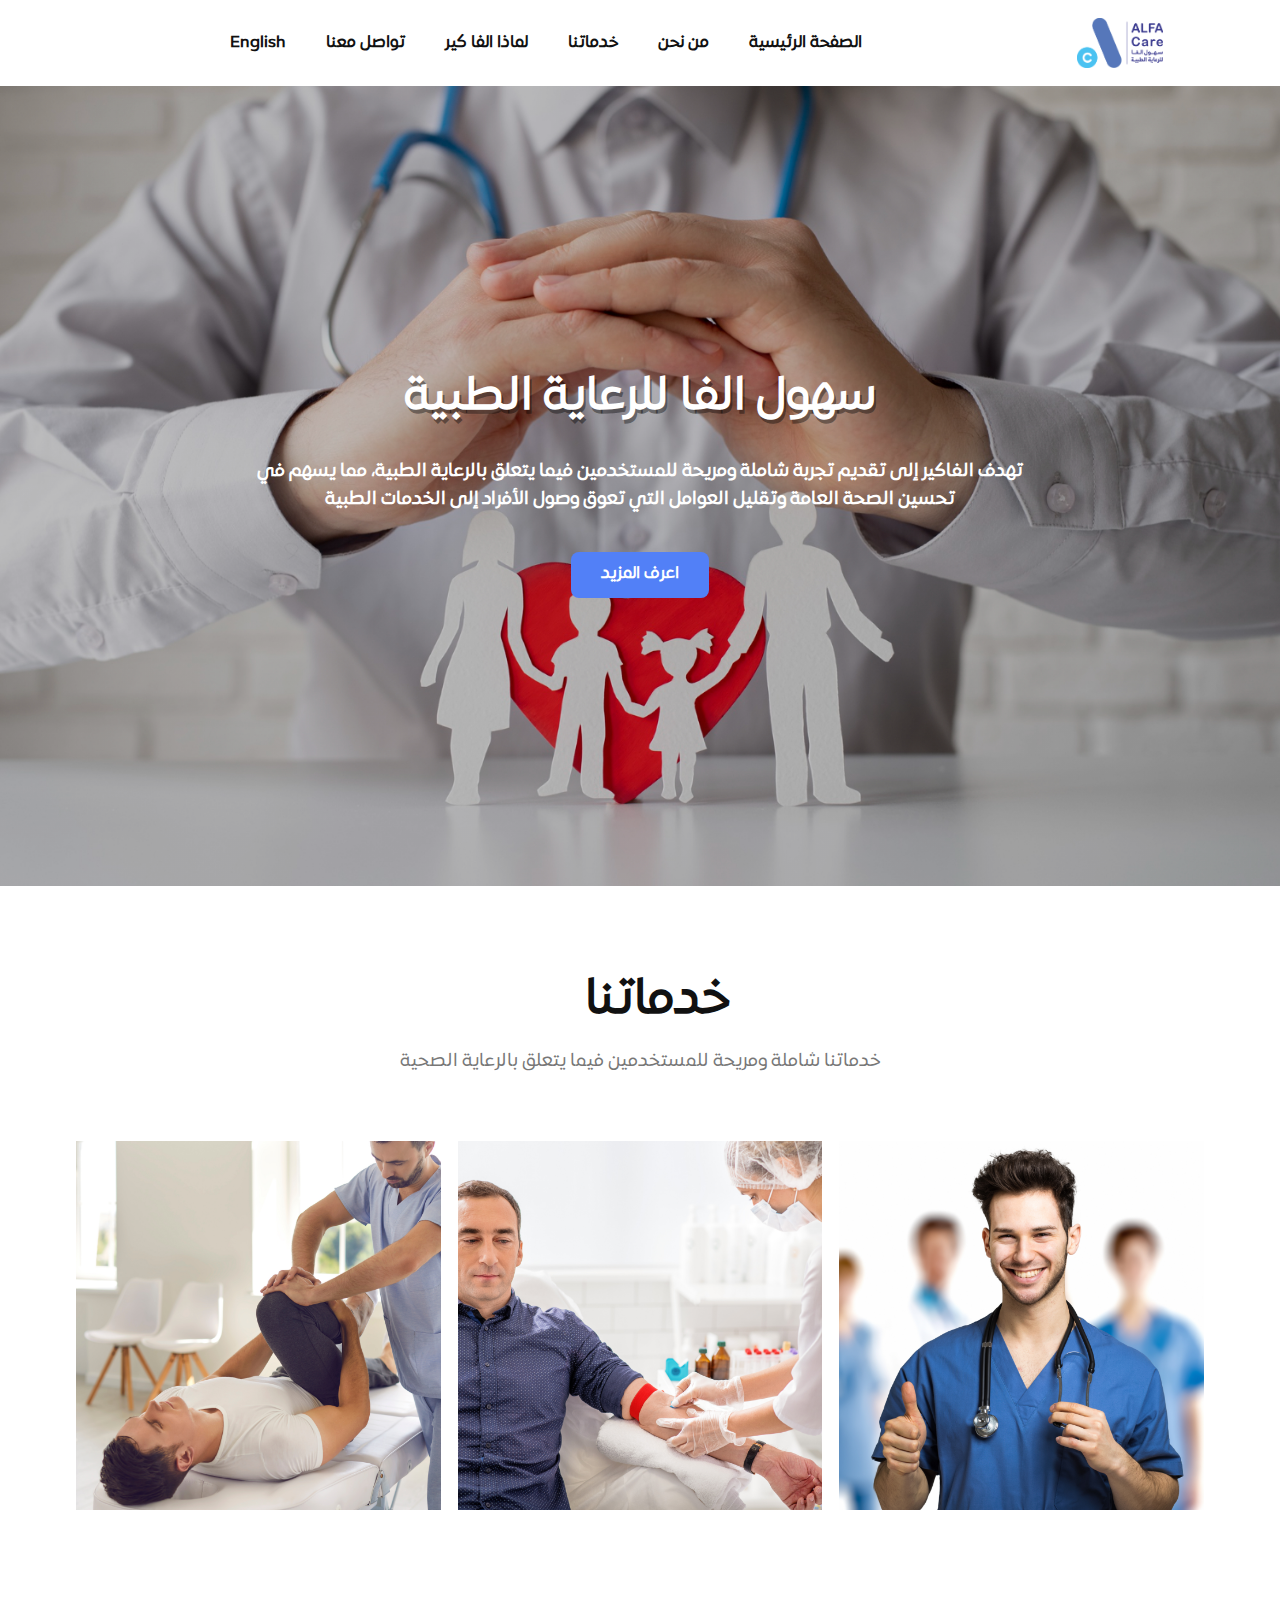
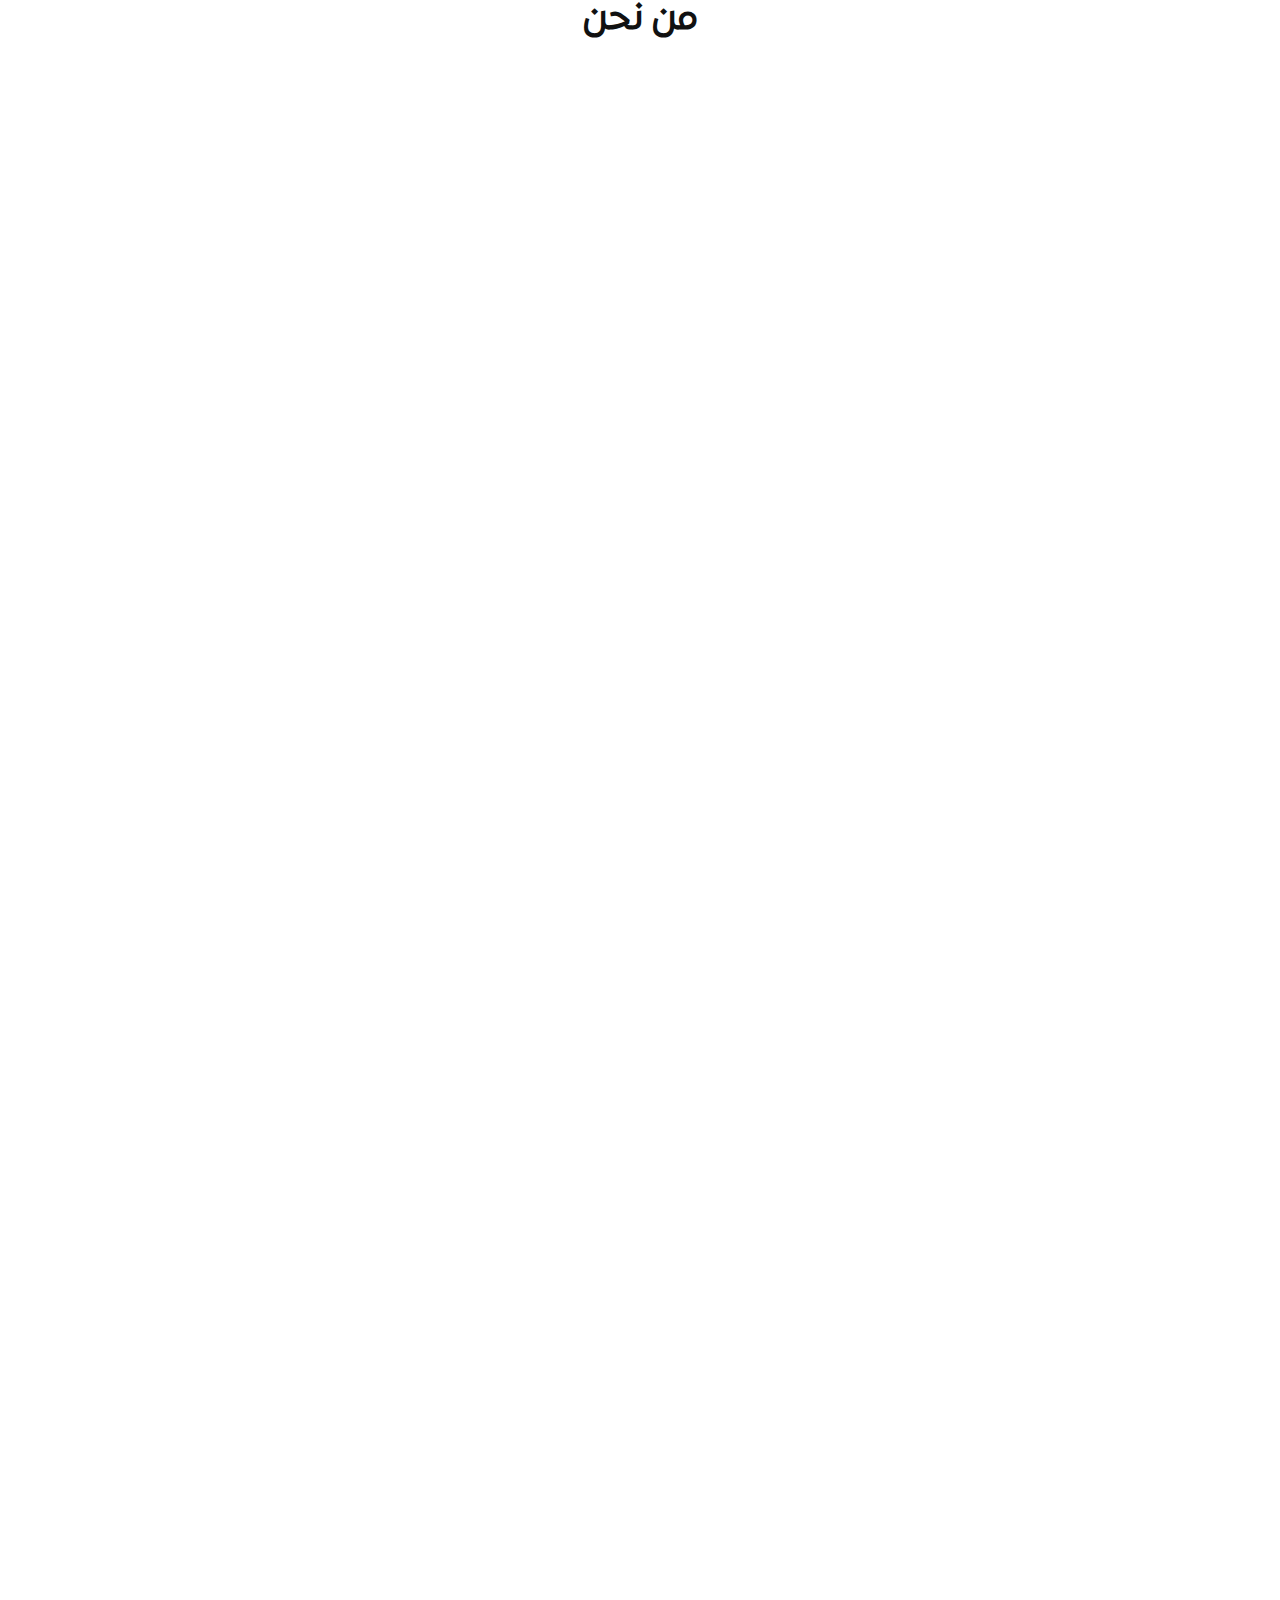
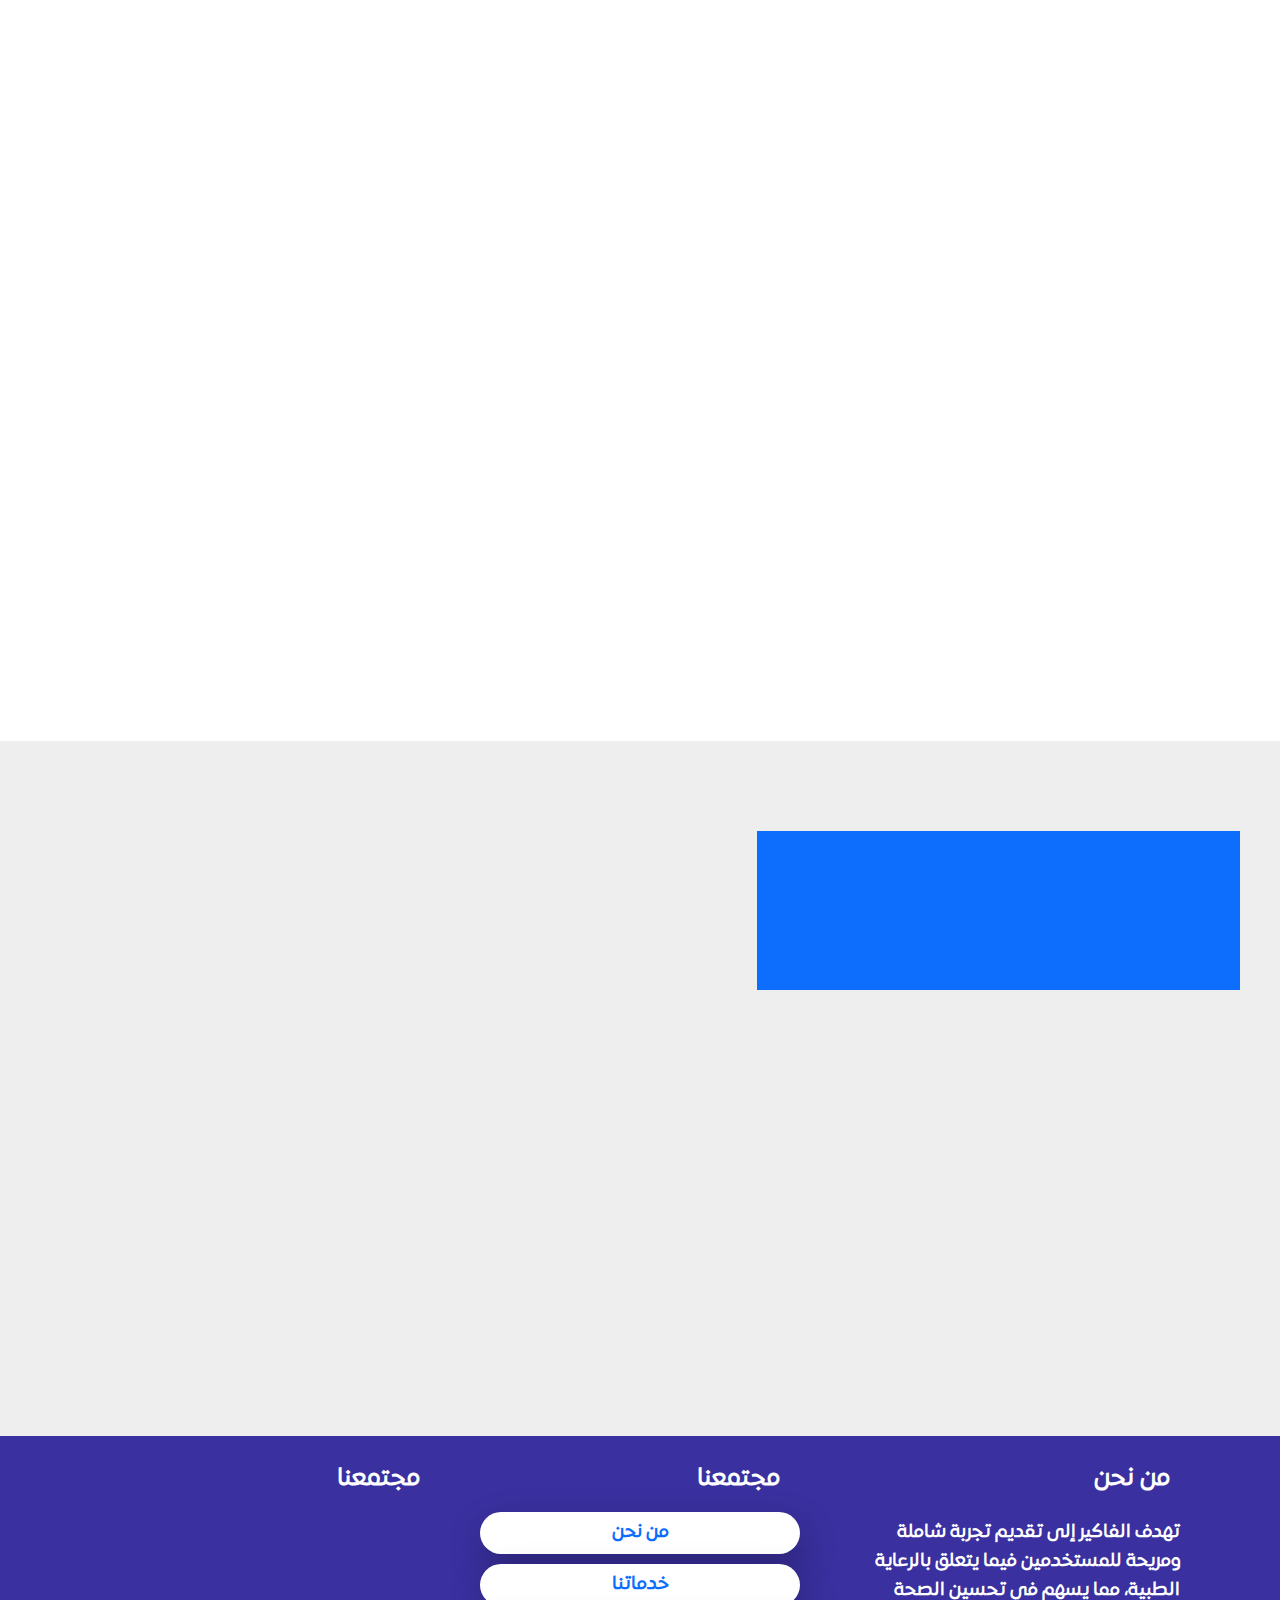
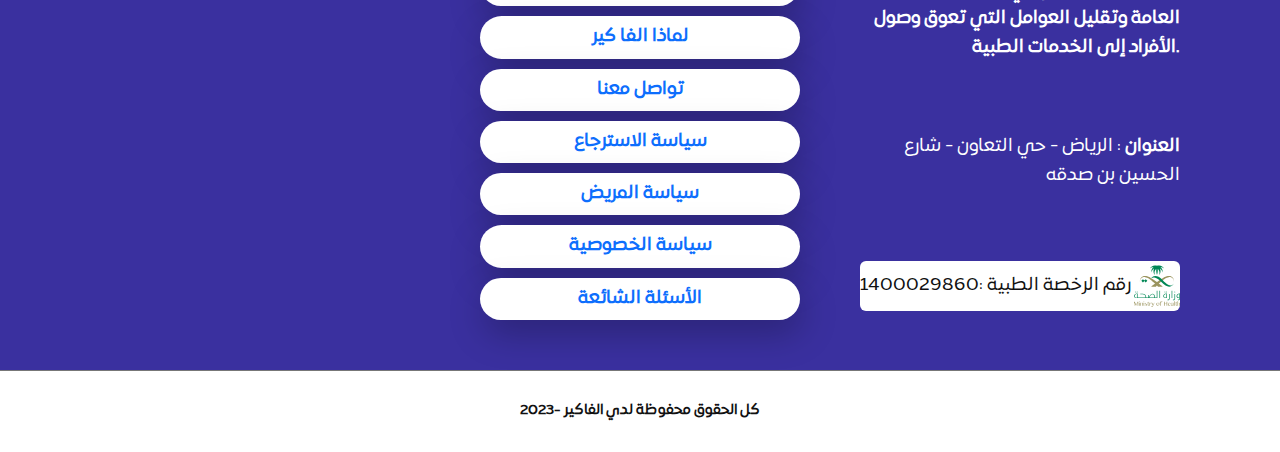
==== index.html @ 1b72d490 "px" ====
<!DOCTYPE html>
<html style="font-size: 16px;" lang="ar-SA"><head>
    <meta name="viewport" content="width=device-width, initial-scale=1.0">
    <meta charset="utf-8">
    <meta name="keywords" content="رعاية صحية
الخدمات الطبية
تجربة المستخدم في الرعاية الصحية
الفحص الطبي
تحسين الصحة العامة
الوصول إلى الخدمات الطبية
الكفاءة في الرعاية الصحية
تحسين صحة المجتمع
مستشفى الفاكير
مركز طبي متكامل
الاستشارات الطبية عبر الإنترنت
توفير الرعاية الشاملة
الصحة والعافية
التوجيه الطبي
الكشف المبكر عن الأمراض">
    <meta name="description" content="0">
    <title>Home</title>
    <link rel="stylesheet" href="boostrap.css" media="screen">
<link rel="stylesheet" href="Home.css" media="screen">
    <script class="u-script" type="text/javascript" src="jquery.js" defer=""></script>
    <script class="u-script" type="text/javascript" src="boostrap.js" defer=""></script>
    <script src="js/main.js"></script>
    <link id="u-page-google-font" rel="stylesheet" href="https://fonts.googleapis.com/css?family=Montserrat:100,100i,200,200i,300,300i,400,400i,500,500i,600,600i,700,700i,800,800i,900,900i">
    
    
    
    
    
    
    
    
    
    
    
    <script type="application/ld+json">{
		"@context": "http://schema.org",
		"@type": "Organization",
		"name": "Alfa__care_AR",
		"logo": "images/logo.png"
}</script>
    <meta name="theme-color" content="#0d6efd">
    <meta property="og:title" content="Home">
    <meta property="og:description" content="0">
    <meta property="og:type" content="website">
  <meta data-intl-tel-input-cdn-path="intlTelInput/"></head>
  <body data-home-page="index.html" data-home-page-title="Home" data-path-to-root="./" data-include-products="false" class="u-body u-xl-mode" data-lang="en"><header class="u-clearfix u-header u-header" id="sec-959a"><a href="index.html" class="u-image u-logo u-image-1" data-image-width="1654" data-image-height="943" title="Home">
        <img src="images/logo.png" class="u-logo-image u-logo-image-1">
      </a><nav class="u-menu u-menu-one-level u-offcanvas u-menu-1">
        <div class="menu-collapse" style="font-size: 1rem; letter-spacing: 0px; font-weight: 700;">
          <a class="u-button-style u-custom-left-right-menu-spacing u-custom-padding-bottom u-custom-text-active-color u-custom-text-hover-color u-custom-top-bottom-menu-spacing u-nav-link u-text-active-palette-1-base u-text-hover-palette-2-base" href="#">
            <svg class="u-svg-link" viewBox="0 0 24 24"><use xmlns:xlink="http://www.w3.org/1999/xlink" xlink:href="#menu-hamburger"></use></svg>
            <svg class="u-svg-content" version="1.1" id="menu-hamburger" viewBox="0 0 16 16" x="0px" y="0px" xmlns:xlink="http://www.w3.org/1999/xlink" xmlns="http://www.w3.org/2000/svg"><g><rect y="1" width="16" height="2"></rect><rect y="7" width="16" height="2"></rect><rect y="13" width="16" height="2"></rect>
</g></svg>
          </a>
        </div>
        <div class="u-custom-menu u-nav-container">
          <ul class="u-custom-font u-heading-font u-nav u-unstyled u-nav-1"><li class="u-nav-item"><a class="u-button-style u-nav-link u-text-active-palette-1-base u-text-hover-palette-3-base" href="#" style="padding: 10px 20px;">English</a>
</li><li class="u-nav-item"><a class="u-button-style u-nav-link u-text-active-palette-1-base u-text-hover-palette-3-base" href="index.html#sec-8d9f" style="padding: 10px 20px;">تواصل معنا</a>
</li><li class="u-nav-item"><a class="u-button-style u-nav-link u-text-active-palette-1-base u-text-hover-palette-3-base" href="index.html#sec-cf12" style="padding: 10px 20px;">لماذا الفا كير</a>
</li><li class="u-nav-item"><a class="u-button-style u-nav-link u-text-active-palette-1-base u-text-hover-palette-3-base" href="index.html#sec-f0b4" style="padding: 10px 20px;">خدماتنا</a>
</li><li class="u-nav-item"><a class="u-button-style u-nav-link u-text-active-palette-1-base u-text-hover-palette-3-base" href="index.html#sec-3086" style="padding: 10px 20px;">من نحن</a>
</li><li class="u-nav-item"><a class="u-button-style u-nav-link u-text-active-palette-1-base u-text-hover-palette-3-base" href="index.html" style="padding: 10px 20px;">الصفحة الرئيسية</a>
</li></ul>
        </div>
        <div class="u-custom-menu u-nav-container-collapse">
          <div class="u-black u-container-style u-inner-container-layout u-opacity u-opacity-95 u-sidenav">
            <div class="u-inner-container-layout u-sidenav-overflow">
              <div class="u-menu-close"></div>
              <ul class="u-align-center u-nav u-popupmenu-items u-unstyled u-nav-2"><li class="u-nav-item"><a class="u-button-style u-nav-link" href="#">English</a>
</li><li class="u-nav-item"><a class="u-button-style u-nav-link" href="index.html#sec-8d9f">تواصل معنا</a>
</li><li class="u-nav-item"><a class="u-button-style u-nav-link" href="index.html#sec-cf12">لماذا الفا كير</a>
</li><li class="u-nav-item"><a class="u-button-style u-nav-link" href="index.html#sec-f0b4">خدماتنا</a>
</li><li class="u-nav-item"><a class="u-button-style u-nav-link" href="index.html#sec-3086">من نحن</a>
</li><li class="u-nav-item"><a class="u-button-style u-nav-link" href="index.html">الصفحة الرئيسية</a>
</li></ul>
            </div>
          </div>
          <div class="u-black u-menu-overlay u-opacity u-opacity-70"></div>
        </div>
      </nav></header>
    <section class="u-align-center u-clearfix u-image u-shading u-section-1" src="" data-image-width="1500" data-image-height="1001" id="sec-b17f">
      <div class="u-clearfix u-sheet u-valign-middle-lg u-valign-middle-md u-valign-middle-sm u-valign-middle-xl u-sheet-1">
        <h1 class="u-text u-text-default u-title u-text-1"> سهول الفا للرعاية الطبية </h1>
        <p class="u-large-text u-text u-text-variant u-text-2"> تهدف الفاكير إلى تقديم تجربة شاملة ومريحة للمستخدمين فيما يتعلق بالرعاية الطبية، مما يسهم في تحسين الصحة العامة وتقليل العوامل التي تعوق وصول الأفراد إلى الخدمات الطبية</p>
        <a href="index.html#sec-3086" class="u-border-none u-btn u-btn-round u-button-style u-hover-palette-1-base u-palette-3-base u-radius-8 u-btn-1">اعرف المزيد</a>
      </div>
    </section>
    <section class="u-align-center u-clearfix u-section-2" id="sec-f0b4">
      <h2 class="u-text u-text-default u-text-1"> خدماتنا<span style="font-weight: 700;"></span>
      </h2>
      <p class="u-text u-text-custom-color-1 u-text-2"> خدماتنا شاملة ومريحة للمستخدمين فيما يتعلق بالرعاية الصحية</p>
      <div class="custom-expanded u-gallery u-layout-grid u-lightbox u-show-text-on-hover u-gallery-1">
        <div class="u-gallery-controls"></div>
        <div class="u-gallery-inner u-gallery-inner-1">
          <div class="u-effect-hover-liftUp u-effect-slide-bottom u-gallery-item u-shape-rectangle" data-href="Home_physica_therapy.html">
            <div class="u-back-slide" data-image-width="1280" data-image-height="1280">
              <img class="u-back-image u-expanded" src="images/Homephysical.png" alt="علاج طبيعي منزلي">
            </div>
            <div class="u-over-slide u-shading u-valign-bottom u-over-slide-1">
              <h3 class="u-gallery-heading u-text-palette-1-base" style="font-weight: 700;">علاج طبيعي منزلي</h3>
              <p class="u-gallery-text">تقدم "الفا كير" جلسات فعالة ومخصصة وفقًا لاحتياجات كل فرد. تتضمن الخدمة تقييمًا دقيقًا لحالتك وإعداد خطة علاجية مخصصة تستهدف تحقيق أقصى استفادة</p>
            </div>
          </div>
          <div class="u-effect-hover-liftUp u-effect-slide-bottom u-gallery-item u-shape-rectangle" data-href="Medical_analysis.html">
            <div class="u-back-slide" data-image-width="1280" data-image-height="1280">
              <img class="u-back-image u-expanded" src="images/Medical-analysis.png" alt="تحاليل طبية">
            </div>
            <div class="u-over-slide u-shading u-valign-bottom u-over-slide-2">
              <h3 class="u-gallery-heading u-text-palette-1-base" style="font-weight: 700;">تحاليل طبية</h3>
              <p class="u-gallery-text">أحدث تقنية طبية متطورة تهدف إلى تقديم الرعاية الصحية الشاملة والدقيقة. تعتبر هذه الخدمة جزءًا لا يتجزأ من جهودنا لتقديم رعاية طبية متميزة وفعالة لمرضانا.</p>
            </div>
          </div>
          <div class="u-effect-hover-liftUp u-effect-slide-bottom u-gallery-item u-shape-rectangle" data-href="Nursing_services.html">
            <div class="u-back-slide" data-image-width="1280" data-image-height="1280">
              <img class="u-back-image u-expanded" src="images/nurse.png" alt="خدمات تمريض">
            </div>
            <div class="u-over-slide u-shading u-valign-bottom u-over-slide-3">
              <h3 class="u-gallery-heading u-text-palette-1-base" style="font-weight: 700;">خدمات تمريض</h3>
              <p class="u-gallery-text">تلك الخدمة تجسد رعايتنا الشاملة والمتفانية للمرضى، حيث نضع جودة الرعاية وسلامة المريض في صدارة اهتمامنا ونؤمن بأهمية العناية الجيدة بالضمادات الجراحية كجزء أساسي من عمليات التعافي الجراحي</p>
            </div>
          </div>
        </div>
      </div>
    </section>
    <section class="u-clearfix u-color-scheme-u10 u-valign-middle-md u-valign-middle-sm u-valign-middle-xs u-section-3" id="sec-3086">
      <h3 class="u-align-center u-text u-text-1"> من نحن</h3>
      <div class="data-layout-selected u-clearfix u-expanded-width u-gutter-0 u-layout-wrap u-layout-wrap-1">
        <div class="u-gutter-0 u-layout">
          <div class="u-layout-row">
            <div class="u-size-30 u-size-60-md">
              <div class="u-layout-col">
                <div class="u-container-style u-layout-cell u-left-cell u-size-60 u-layout-cell-1" src="">
                  <div class="u-container-layout u-valign-top u-container-layout-1">
                    <img class="custom-expanded u-image u-image-round u-radius-29 u-image-1" src="images/about.jpg" data-image-width="566" data-image-height="707" data-animation-name="customAnimationIn" data-animation-duration="1250" data-animation-delay="0">
                  </div>
                </div>
              </div>
            </div>
            <div class="u-size-30 u-size-60-md">
              <div class="u-layout-col">
                <div class="u-align-left u-container-style u-layout-cell u-right-cell u-size-60 u-layout-cell-2" data-animation-name="customAnimationIn" data-animation-duration="1000">
                  <div class="u-container-layout u-valign-top u-container-layout-2">
                    <h4 class="u-align-right u-text u-text-default u-text-2"> من نحن ؟</h4>
                    <p class="u-align-right u-text u-text-3"> نحن مركز رعاية طبية منزلية تقدم مجموعة متنوعة من الخدمات
                      للمرضى وعائلاتهم. هدفنا هو مساعدة مرضانا على البقاء في منازلهم ومجتمعاتهم قدر الإمكان ، وتوفير
                      الرعاية التي يحتاجون إليها في بيئة مريحة وآمنة</p>
                    <p class="u-align-right u-text u-text-4"> لدينا فريق من الممرضات واخصائيات العلاج الطبيعي المنزلي
                      المدربين تدريباً جيداً والذين هم ملتزمون بتقديم رعاية عالية الجودة للمرضى. نحن نقدم مجموعة متنوعة من
                      الخدمات ، بما في ذلك</p>
  
  
                    <p class="u-align-right u-spacing-4 u-text u-text-5">​المساعدة في الأنشطة اليومية مثل الاستحمام
                      واللباس وتناول الطعام</p>
  
  
                    <p class="u-align-right u-spacing-4 u-text u-text-5">المساعدة في إدارة الأدوية</p>
  
  
                    <p class="u-align-right u-spacing-4 u-text u-text-5">المساعدة في العناية بالجروح</p>
  
  
                    <p class="u-align-right u-spacing-4 u-text u-text-5">المساعدة في العلاج الطبيعي لرفع جودة الحياة
                      لمرضانا</p>
  
  
                    <p class="u-align-right u-spacing-4 u-text u-text-5">...........المساعدة في</p>
                    <a style="background: #5280F6 !important; border-color: #5280f7 !important; border-radius: 8px;" href="who_are_we.html" class="u-active-none u-align-right btn-hover u-border-2 u-border-no-left u-border-no-right u-border-no-top u-border-palette-1-base u-btn u-btn-round u-button-style u-hover-none u-palette-1-base u-radius-7 u-btn-1">المزيد</a>
                  </div>
                </div>
              </div>
            </div>
          </div>
        </div>
      </div>
    </section>
    <section class="u-clearfix u-section-4" id="carousel_d3bb">
      <div class="u-clearfix u-sheet u-valign-middle u-sheet-1">
        <div class="data-layout-selected u-clearfix u-expanded-width u-gutter-50 u-layout-wrap u-layout-wrap-1">
          <div class="u-gutter-0 u-layout">
            <div class="u-layout-row">
              <div class="u-container-style u-hover-feature u-layout-cell u-radius-14 u-shape-round u-size-30 u-layout-cell-1" data-animation-name="customAnimationIn" data-animation-duration="1250" data-animation-delay="0">
                <div class="u-border-6 u-border-palette-3-base u-container-layout u-container-layout-1">
                  <h5 class="u-align-center u-custom-font u-font-montserrat u-text u-text-1"> مهمتنا</h5>
                  <p class="u-align-right u-text u-text-2"> في الفاكير، نتخذ من مهمتنا تحقيق الصحة والرفاهية على مستوى عالمي. نسعى لتوفير رعاية صحية متميزة تتسم بالشمولية والفعالية. نعمل على تقديم خدمات طبية شاملة تشمل الفحوصات الطبية المتقدمة، والاستشارات الطبية عبر الإنترنت، وبرامج صحية توعية. نؤمن بأهمية تحسين تجربة المستخدم وتمكين الأفراد للمشاركة الفعّالة في الرعاية الصحية.</p>
                </div>
              </div>
              <div class="u-container-style u-hover-feature u-layout-cell u-radius-14 u-shape-round u-size-30 u-layout-cell-2" data-animation-name="customAnimationIn" data-animation-duration="1000">
                <div class="u-border-6 u-border-palette-3-base u-container-layout u-valign-bottom u-container-layout-2">
                  <h5 style="top: -123px;" class="u-align-center u-custom-font u-font-montserrat u-text u-text-3"> رؤيتنا</h5>
                  <p style="top: -123px;" class="u-align-right u-text u-text-4"> في الفاكير، نعتبر الصحة أمرًا أساسيًا لجودة الحياة. رؤيتنا تتمثل في بناء مجتمع أكثر صحة وسعادة، حيث يكون الوصول إلى الرعاية الطبية شاملاً ومبتكرًا. نحن نتطلع إلى مستقبل يشهد تحسيناً مستمرًا في الصحة العامة وتقديم حلاول طبية مبتكرة لتلبية احتياجات الجميع.</p>
                </div>
              </div>
            </div>
          </div>
        </div>
      </div>
      
      
    </section>
    <section class="u-align-center u-clearfix u-section-5" id="sec-cf12">
      <h3 class="u-align-center u-text u-text-default u-text-1" data-animation-name="customAnimationIn" data-animation-duration="1000"> لماذا<span style="font-weight: 700;"></span> الفاكير ؟
      </h3>
      <div class="custom-expanded u-list u-list-1">
        <div class="u-repeater u-repeater-1">
          <div class="u-border-2 u-border-custom-color-3 u-container-style u-gradient u-list-item u-radius-9 u-repeater-item u-shape-round u-list-item-1" data-animation-name="customAnimationIn" data-animation-duration="1750" data-animation-delay="0">
            <div class="u-container-layout u-similar-container u-container-layout-1"><span class="u-file-icon u-icon u-icon-1"><img src="images/saudi.png" alt=""></span>
              <h3 class="u-align-center u-text u-text-default u-text-white u-text-2"> ممارسين صحيين مرخصين</h3>
            </div>
          </div>
          <div class="u-align-center u-border-2 u-border-custom-color-3 u-container-style u-gradient u-list-item u-radius-9 u-repeater-item u-shape-round u-list-item-2" data-animation-name="customAnimationIn" data-animation-duration="1500" data-animation-delay="0">
            <div class="u-container-layout u-similar-container u-container-layout-2"><span class="u-file-icon u-icon u-icon-2"><img src="images/quality.png" alt=""></span>
              <h3 class="u-align-center u-text u-text-default u-text-white u-text-3"> جودة الرعاية الصحية</h3>
            </div>
          </div>
          <div class="u-border-2 u-border-custom-color-3 u-container-style u-gradient u-list-item u-radius-9 u-repeater-item u-shape-round u-list-item-3" data-animation-name="customAnimationIn" data-animation-duration="1250" data-animation-delay="0">
            <div class="u-container-layout u-similar-container u-container-layout-3"><span class="u-file-icon u-icon u-icon-3"><img src="images/services.png" alt=""></span>
              <h3 class="u-align-center u-text u-text-default u-text-white u-text-4"> خدمات متنوعة</h3>
            </div>
          </div>
          <div class="u-border-2 u-border-custom-color-3 u-container-style u-gradient u-list-item u-radius-9 u-repeater-item u-shape-round u-list-item-4" data-animation-name="customAnimationIn" data-animation-duration="1000">
            <div class="u-container-layout u-similar-container u-container-layout-4"><span class="u-file-icon u-icon u-icon-4"><img src="images/best-doctor.png" alt=""></span>
              <h3 class="u-align-center u-text u-text-default u-text-white u-text-5"> فريق طبي مؤهل</h3>
            </div>
          </div>
        </div>
      </div>
    </section>
    <section class="u-align-center u-clearfix u-section-6" id="sec-bb04">
      <div class="u-clearfix u-sheet u-sheet-1">
        <h4 class="u-text u-text-default u-text-1" data-animation-name="customAnimationIn" data-animation-duration="1000"> اراء العملاء</h4>
        <div class="u-align-center u-expanded-width-lg u-expanded-width-md u-expanded-width-sm u-expanded-width-xs u-list u-list-1">
          <div class="u-repeater u-repeater-1">
            <div class="u-container-style u-list-item u-repeater-item u-list-item-1" data-animation-name="customAnimationIn" data-animation-duration="1000">
              <div class="u-container-layout u-similar-container u-container-layout-1">
                <div class="u-container-style u-group u-group-1">
                  <div class="u-container-layout u-container-layout-2">
                    <h5 class="u-align-right u-text u-text-2">ماجد عبدالله</h5>
                    <p class="u-align-right u-text u-text-3"> لاحظت تركيزًا كبيرًا على تحسين الوصول إلى الرعاية الصحية، مما ساعدني كثيرًا في الحصول على الخدمات بشكل أسرع وأكثر فعالية</p>
                  </div>
                </div>
                <img class="u-image u-image-circle u-image-1" src="images/young-bearded-man-with-striped-shirt1.jpg" alt="" data-image-width="1000" data-image-height="667">
              </div>
            </div>
            <div class="u-container-style u-list-item u-repeater-item u-list-item-2" data-animation-name="customAnimationIn" data-animation-duration="1000">
              <div class="u-container-layout u-similar-container u-container-layout-3">
                <div class="u-container-align-right-lg u-container-align-right-xl u-container-style u-group u-video-cover u-group-2">
                  <div class="u-container-layout u-container-layout-4">
                    <h5 class="u-align-right u-text u-text-default u-text-4">زينب محمد</h5>
                    <p class="u-align-right u-text u-text-default-lg u-text-default-md u-text-default-sm u-text-default-xl u-text-5"> تجربة رائعة! كان الفحص الطبي دقيقًا وشاملًا، وكان فريق العمل محترفًا للغاية</p>
                  </div>
                </div>
                <img class="u-image u-image-circle u-image-2" src="images/close-up-portrait-cheerful-glamour-girl-with-cute-make-up-smiling-white-teeth-looking-happy-camera-standing-blue-background.jpg" alt="" data-image-width="1000" data-image-height="667">
              </div>
            </div>
            <div class="u-container-style u-list-item u-repeater-item u-list-item-3" data-animation-name="customAnimationIn" data-animation-duration="1000">
              <div class="u-container-layout u-similar-container u-container-layout-5">
                <div class="u-container-align-right u-container-style u-group u-video-cover u-group-3">
                  <div class="u-container-layout u-container-layout-6">
                    <h5 class="u-align-right u-text u-text-default u-text-6">يوسف عمر</h5>
                    <p class="u-align-right u-text u-text-default-lg u-text-default-md u-text-default-sm u-text-default-xl u-text-7"> أحببت إمكانية الاستشارات الطبية عبر الإنترنت. كانت توفير الوقت والجهد ممتازة</p>
                  </div>
                </div>
                <img class="u-image u-image-circle u-image-3" src="images/2150773106.jpg" alt="" data-image-width="667" data-image-height="1000">
              </div>
            </div>
            <div class="u-container-style u-list-item u-repeater-item u-list-item-4" data-animation-name="customAnimationIn" data-animation-duration="1000">
              <div class="u-container-layout u-similar-container u-container-layout-7">
                <div class="u-container-align-right-lg u-container-align-right-xl u-container-style u-group u-video-cover u-group-4">
                  <div class="u-container-layout u-container-layout-8">
                    <h5 class="u-align-right u-text u-text-default u-text-8">مشاري عبدالرحمن</h5>
                    <p class="u-align-right u-text u-text-default-lg u-text-default-md u-text-default-sm u-text-default-xl u-text-9"> موقع الفاكير يجمع بين الكفاءة والاهتمام الشخصي. أنا ممتن لتحسين صحتي من خلال خدماتهم</p>
                  </div>
                </div>
                <img class="u-image u-image-circle u-image-4" src="images/portrait-successful-man-having-stubble-posing-with-broad-smile-keeping-arms-folded.jpg" alt="" data-image-width="1000" data-image-height="667">
              </div>
            </div>
          </div>
        </div>
      </div>
    </section>
    <section class="u-clearfix u-custom-color-2 u-valign-middle u-section-7" id="sec-8d9f">
      <div class="custom-expanded data-layout-selected u-align-center u-clearfix u-layout-wrap u-layout-wrap-1">
        <div class="u-layout">
          <div class="u-layout-row">
            <div class="u-size-33">
              <div class="u-layout-col">
                <div class="u-container-style u-layout-cell u-size-60 u-layout-cell-1">
                  <div class="u-container-layout u-container-layout-1">
                    <div class="u-container-style u-expanded-width u-group u-radius-6 u-shape-round u-white u-group-1" data-animation-name="flipIn" data-animation-duration="1000" data-animation-direction="X">
                      <div class="u-container-layout u-container-layout-2">
                        <h2 class="u-align-center u-text u-text-custom-color-3 u-text-default-xl u-text-1" data-animation-name="customAnimationIn" data-animation-duration="1500"> انضم ​إلينا اليوم</h2>
                        <p class="u-align-center u-large-text u-text u-text-default-xl u-text-variant u-text-2" data-animation-name="customAnimationIn" data-animation-duration="1500" data-animation-delay="500"> "انضم إلينا في رحلتنا لتحسين الصحة وتوفير رعاية طبية شاملة. نحن نستمع إلى احتياجاتك ونلتزم بتقديم خدمات عالية الجودة. اكتشف كيف يمكنك الاستفادة من خدماتنا وكن جزءًا من مجتمع الفاكير. معًا، نبني مستقبل صحي أفضل.</p>
                        <div class="u-expanded-width-md u-expanded-width-sm u-expanded-width-xs u-form u-form-1">
                          <form action="./scripts/form-add0-8d9f.php" class="u-clearfix u-form-spacing-15 u-form-vertical u-inner-form" style="padding: 15px;" source="customphp" name="form">
                            <div class="u-form-group u-form-name u-label-none">
                              <label for="name-6797" class="u-label">الاسم</label>
                              <input style="text-align: end;" type="text" placeholder="الأسم" id="name-6797" name="name" class="u-input u-input-rectangle" required="">
                            </div>
                            <div class="u-form-email u-form-group u-label-none u-form-group-2">
                              <label for="email-6797" class="u-label">Email</label>
                              <input style="text-align: end;" type="email" placeholder="البريد الالكتروني" id="email-6797" name="email" class="u-input u-input-rectangle" required="">
                            </div>
                            <div class="u-align-center u-form-group u-form-submit">
                              <a href="#" class="u-border-none u-btn u-btn-round u-btn-submit u-button-style u-hover-palette-1-base u-palette-3-base u-radius-5 u-btn-1">أنضم الينا</a>
                              <input type="submit" value="submit" class="u-form-control-hidden">
                            </div>
                            <div class="u-form-send-message u-form-send-success">Thank you! Your message has been sent.</div>
                            <div class="u-form-send-error u-form-send-message">Unable to send your message. Please fix errors then try again.</div>
                            <input type="hidden" value="" name="recaptchaResponse">
                          </form>
                        </div>
                      </div>
                    </div>
                  </div>
                </div>
              </div>
            </div>
            <div class="u-size-27">
              <div class="u-layout-col">
                <div class="u-container-style u-layout-cell u-size-20 u-layout-cell-2">
                  <div class="u-container-layout u-valign-bottom-md u-container-layout-3">
                    <div class="custom-expanded u-container-align-center u-container-style u-expanded-width-sm u-group u-palette-1-base u-group-2">
                      <div class="u-container-layout u-container-layout-4">
                        <div class="u-expanded u-grey-light-2 u-map" data-animation-name="flipIn" data-animation-duration="1000" data-animation-direction="X">
                          <div class="embed-responsive">
                            <iframe class="embed-responsive-item" src="https://maps.google.com/maps?output=embed&amp;key=DCD0822E-E77E-49F3-A41D-309F2759E882&amp;q=DCD0822E-E77E-49F3-A41D-309F2759E882&amp;z=10&amp;t=m" data-map="[base64]"></iframe>
                          </div>
                        </div>
                      </div>
                    </div>
                  </div>
                </div>
                <div class="u-container-style u-layout-cell u-size-20 u-layout-cell-3">
                  <div class="u-container-layout u-valign-middle-lg u-valign-middle-md u-valign-middle-sm u-container-layout-5">
                    <div class="u-container-style u-expanded-width-sm u-expanded-width-xs u-group u-radius-6 u-shape-round u-white u-group-3" data-animation-name="flipIn" data-animation-duration="1250" data-animation-direction="X">
                      <div class="u-container-layout u-container-layout-6">
                        <h5 class="u-align-right u-text u-text-custom-color-3 u-text-default u-text-3">تابعنا على :</h5><span class="u-file-icon u-icon u-icon-rounded u-palette-3-base u-radius-7 u-icon-1" data-href="https://www.instagram.com/alphacare.offocial/"><img src="images/1384031-1bfc850a.png" alt=""></span><span class="u-file-icon u-icon u-icon-rounded u-palette-3-base u-radius-7 u-text-white u-icon-2" data-href="https://www.snapchat.com/add/alfa_care"><img src="images/2111803-abc84d8a.png" alt=""></span><span class="u-file-icon u-icon u-icon-rounded u-palette-3-base u-radius-7 u-text-white u-icon-3" data-href="https://www.tiktok.com/@alfa..care"><img src="images/3046125-07984ace.png" alt=""></span>
                      </div>
                    </div>
                  </div>
                </div>
                <div class="u-container-style u-layout-cell u-size-20 u-layout-cell-4">
                  <div class="u-container-layout u-valign-top-lg u-valign-top-md u-valign-top-xl u-valign-top-xs u-container-layout-7">
                    <div class="u-container-style u-expanded-width-sm u-expanded-width-xs u-group u-radius-5 u-shape-round u-white u-group-4" data-animation-name="flipIn" data-animation-duration="1500" data-animation-direction="X" data-animation-delay="0">
                      <div class="u-container-layout u-container-layout-8">
                        <h5 class="u-align-right u-text u-text-custom-color-3 u-text-default u-text-4">تواصل معنا :</h5><span class="u-file-icon u-icon u-icon-rounded u-palette-3-base u-radius-7 u-text-white u-icon-4" data-href="mailto:soholalfa@gmail.com"><img src="images/646094-d32b5ee5.png" alt=""></span><span class="u-file-icon u-icon u-icon-rounded u-palette-3-base u-radius-7 u-text-white u-icon-5" data-href="https://alfacare.sa/tel:0541234534"><img src="images/159832-e6b11a25.png" alt=""></span>
                      </div>
                    </div>
                  </div>
                </div>
              </div>
            </div>
          </div>
        </div>
      </div>
    </section>
    <section class="u-clearfix u-custom-color-3 u-section-8" id="sec-6177" data-animation-name="" data-animation-duration="0" data-animation-delay="0" data-animation-direction="">
      <div class="u-clearfix u-sheet u-sheet-1">
        <div class="data-layout-selected u-clearfix u-expanded-width u-layout-wrap u-layout-wrap-1">
          <div class="u-layout">
            <div class="u-layout-row">
              <div class="u-container-style u-layout-cell u-size-20 u-layout-cell-1">
                <div class="u-container-layout u-container-layout-1">
                  <h4 class="u-align-right u-text u-text-default u-text-1">مجتمعنا</h4>
                  <div class="u-expanded-width u-list u-list-1">
                    <div class="u-repeater u-repeater-1">
                      <div class="u-container-style u-custom-item u-list-item u-radius-3 u-repeater-item u-shape-round u-white u-list-item-1" data-animation-name="flipIn" data-animation-duration="1000" data-animation-direction="X">
                        <div class="u-container-layout u-similar-container u-container-layout-2"><span class="u-file-icon u-icon u-icon-rounded u-palette-3-base u-radius-13 u-text-palette-2-base u-icon-1" data-href="https://www.instagram.com/alphacare.offocial/"><img src="images/1384031-1bfc850a.png" alt=""></span><span class="u-file-icon u-icon u-icon-rounded u-palette-3-base u-radius-13 u-text-palette-2-base u-icon-2" data-href="https://www.snapchat.com/add/alfa_care"><img src="images/2111803-abc84d8a.png" alt=""></span><span class="u-file-icon u-icon u-icon-rounded u-palette-3-base u-radius-13 u-text-palette-2-base u-icon-3" data-href="https://www.tiktok.com/@alfa..care"><img src="images/3046125-07984ace.png" alt=""></span>
                        </div>
                      </div>
                      <div class="u-container-style u-custom-item u-list-item u-radius-3 u-repeater-item u-shape-round u-white u-list-item-2" data-animation-name="flipIn" data-animation-duration="1500" data-animation-direction="X" data-animation-delay="0">
                        <div class="u-container-layout u-similar-container u-container-layout-3"><span class="u-file-icon u-icon u-icon-rounded u-palette-3-base u-radius-13 u-text-palette-2-base u-icon-4"><img src="images/1077041-07c473fa.png" alt=""></span><span class="u-file-icon u-icon u-icon-rounded u-palette-3-base u-radius-13 u-text-palette-2-base u-icon-5" data-href="mailto:soholalfa@gmail.com"><img src="images/646094-d32b5ee5.png" alt=""></span><span class="u-file-icon u-icon u-icon-rounded u-palette-3-base u-radius-13 u-text-palette-2-base u-icon-6" data-href="https://alfacare.sa/tel:0541234534"><img src="images/159832-e6b11a25.png" alt=""></span>
                        </div>
                      </div>
                    </div>
                  </div>
                </div>
              </div>
              <div class="u-container-style u-layout-cell u-size-20 u-layout-cell-2">
                <div class="u-container-layout u-container-layout-4">
                  <h4 class="u-align-right u-text u-text-default u-text-2">مجتمعنا</h4>
                  <div class="u-expanded-width u-list u-list-2">
                    <div class="u-repeater u-repeater-2">
                      <div class="u-container-style u-list-item u-radius-30 u-repeater-item u-shape-round u-white u-list-item-3" data-href="index.html#sec-3086">
                        <div class="u-container-layout u-similar-container u-container-layout-5">
                          <h6 class="u-align-center u-text u-text-custom-color-4 u-text-default u-text-3">من نحن</h6>
                        </div>
                      </div>
                      <div class="u-container-style u-list-item u-radius-30 u-repeater-item u-shape-round u-white u-list-item-4" data-href="index.html#sec-f0b4">
                        <div class="u-container-layout u-similar-container u-container-layout-6">
                          <h6 class="u-align-center u-text u-text-custom-color-4 u-text-default u-text-4">خدماتنا</h6>
                        </div>
                      </div>
                      <div class="u-container-style u-list-item u-radius-30 u-repeater-item u-shape-round u-white u-list-item-5" data-href="index.html#sec-cf12">
                        <div class="u-container-layout u-similar-container u-container-layout-7">
                          <h6 class="u-align-center u-text u-text-custom-color-4 u-text-default u-text-5"> لماذا الفا كير</h6>
                        </div>
                      </div>
                      <div class="u-container-style u-list-item u-radius-30 u-repeater-item u-shape-round u-white u-list-item-6" data-href="index.html#sec-8d9f">
                        <div class="u-container-layout u-similar-container u-container-layout-8">
                          <h6 class="u-align-center u-text u-text-custom-color-4 u-text-default u-text-6"> تواصل معنا</h6>
                        </div>
                      </div>
                      <div class="u-container-style u-list-item u-radius-30 u-repeater-item u-shape-round u-white u-list-item-7" data-href="Return_Policy.html">
                        <div class="u-container-layout u-similar-container u-container-layout-9">
                          <h6 class="u-align-center u-text u-text-custom-color-4 u-text-default u-text-7">سياسة الاسترجاع</h6>
                        </div>
                      </div>
                      <div class="u-container-style u-list-item u-radius-30 u-repeater-item u-shape-round u-white u-list-item-8" data-href="Patient_policy.html">
                        <div class="u-container-layout u-similar-container u-container-layout-10">
                          <h6 class="u-align-center u-text u-text-custom-color-4 u-text-default u-text-8">سياسة المريض</h6>
                        </div>
                      </div>
                      <div class="u-container-style u-list-item u-radius-30 u-repeater-item u-shape-round u-white u-list-item-9" data-href="privacy_policy.html">
                        <div class="u-container-layout u-similar-container u-container-layout-11">
                          <h6 class="u-align-center u-text u-text-custom-color-4 u-text-default u-text-9">سياسة الخصوصية</h6>
                        </div>
                      </div>
                      <div class="u-container-style u-list-item u-radius-30 u-repeater-item u-shape-round u-white u-list-item-10" data-href="common_questions.html">
                        <div class="u-container-layout u-similar-container u-container-layout-12">
                          <h6 class="u-align-center u-text u-text-custom-color-4 u-text-default u-text-10">الأسئلة الشائعة</h6>
                        </div>
                      </div>
                    </div>
                  </div>
                </div>
              </div>
              <div class="u-container-style u-layout-cell u-size-20 u-layout-cell-3">
                <div class="u-container-layout u-container-layout-13">
                  <h4 class="u-align-right u-text u-text-default u-text-11"> من نحن</h4>
                  <p class="u-align-right u-text u-text-default u-text-12"> تهدف الفاكير إلى تقديم تجربة شاملة ومريحة للمستخدمين فيما يتعلق بالرعاية الطبية، مما يسهم في تحسين الصحة العامة وتقليل العوامل التي تعوق وصول الأفراد إلى الخدمات الطبية.</p>
                  <p class="u-align-right u-text u-text-default u-text-13">
                    <span style="font-weight: 700;">العنوان </span>: الرياض - حي التعاون - شارع الحسين بن صدقه
                  </p>
                  <div class="u-container-style u-expanded-width u-group u-radius-6 u-shape-round u-white u-group-1">
                    <div class="u-container-layout u-valign-top-xs u-container-layout-14">
                      <img class="custom-expanded u-image u-image-contain u-image-default u-preserve-proportions u-image-1" src="images/Saudi_Ministry_of_Health_Logo.svg" alt="" data-image-width="165" data-image-height="150">
                      <p class="u-text u-text-default u-text-14">رقم الرخصة الطبية :1400029860</p>
                    </div>
                  </div>
                </div>
              </div>
            </div>
          </div>
        </div>
      </div>
    </section>
    
    
    
    
    <footer class="u-align-center u-border-1 u-border-custom-color-1 u-border-no-bottom u-border-no-left u-border-no-right u-clearfix u-footer u-white u-footer" id="sec-66d4"><div class="u-clearfix u-sheet u-sheet-1">
        <p class="u-small-text u-text u-text-variant u-text-1"> كل الحقوق محفوظة لدي الفاكير -2023</p>
      </div></footer>


  
</body>
</html>
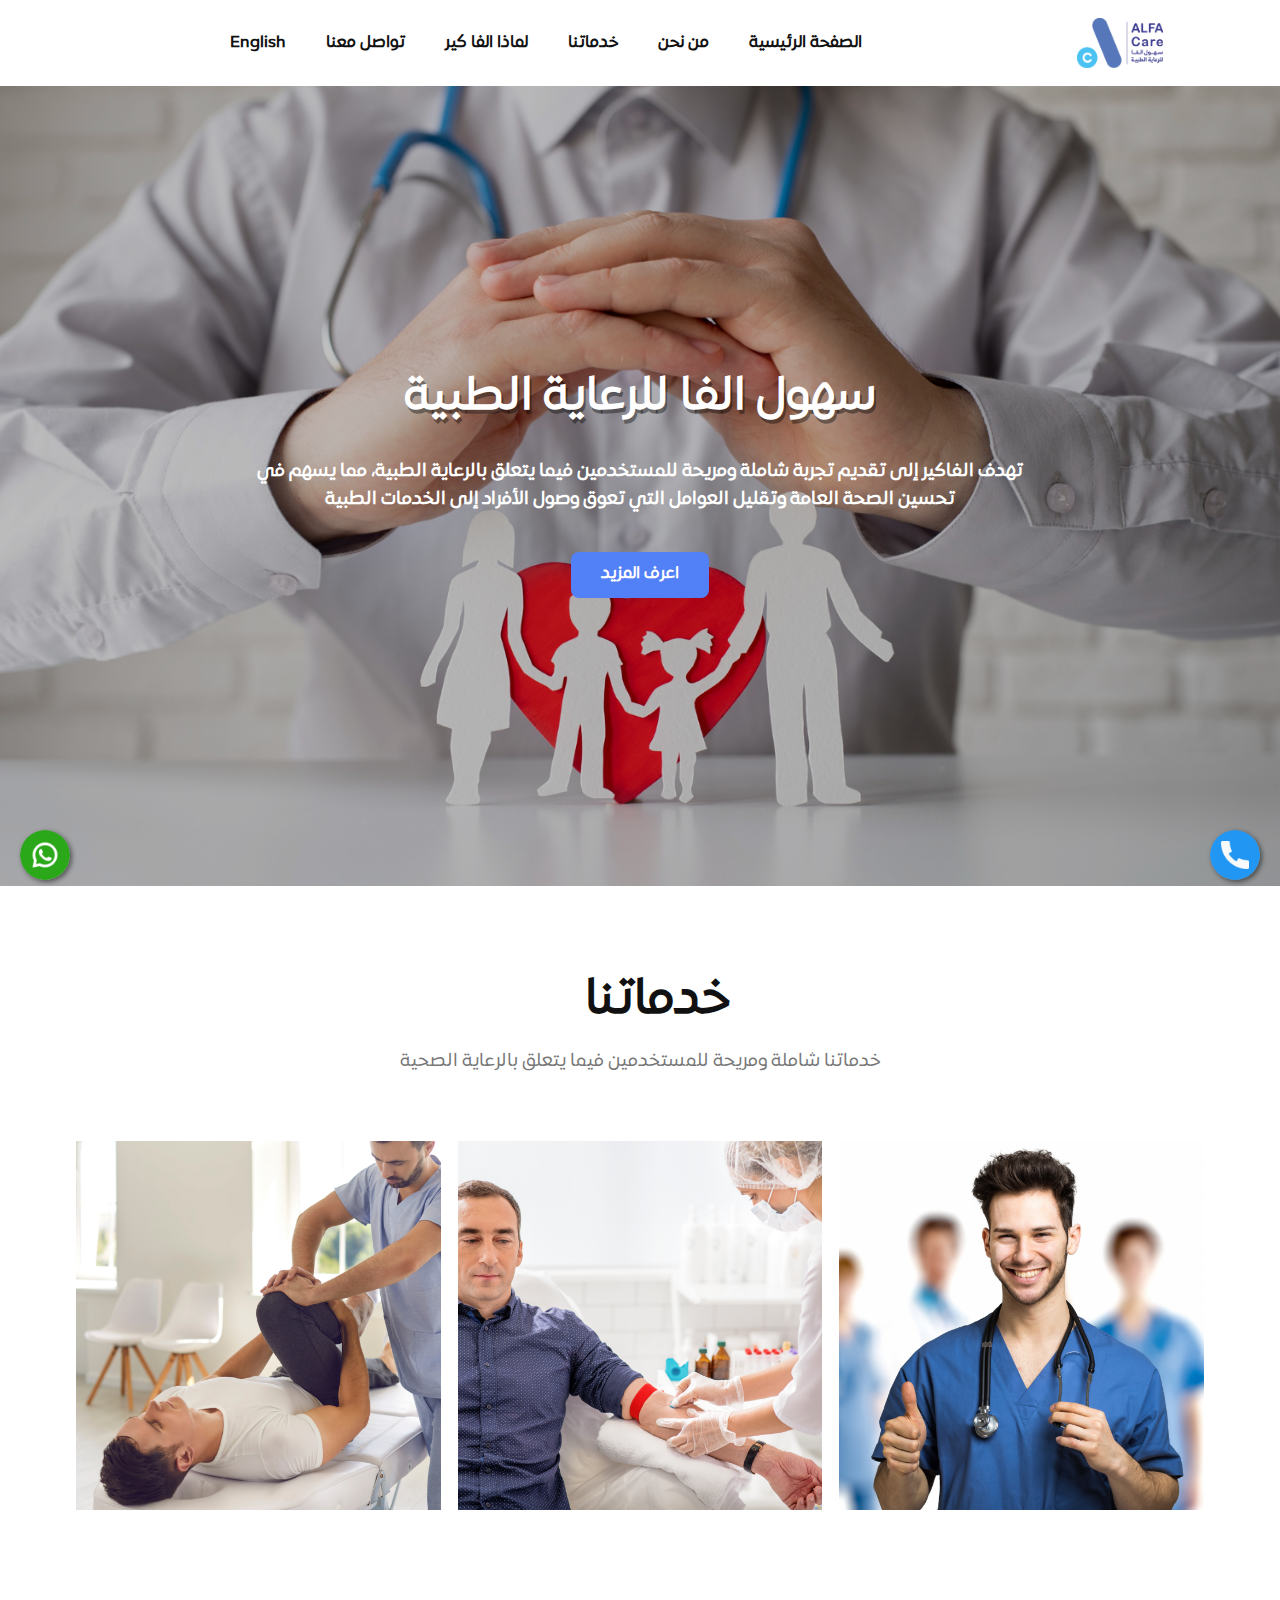
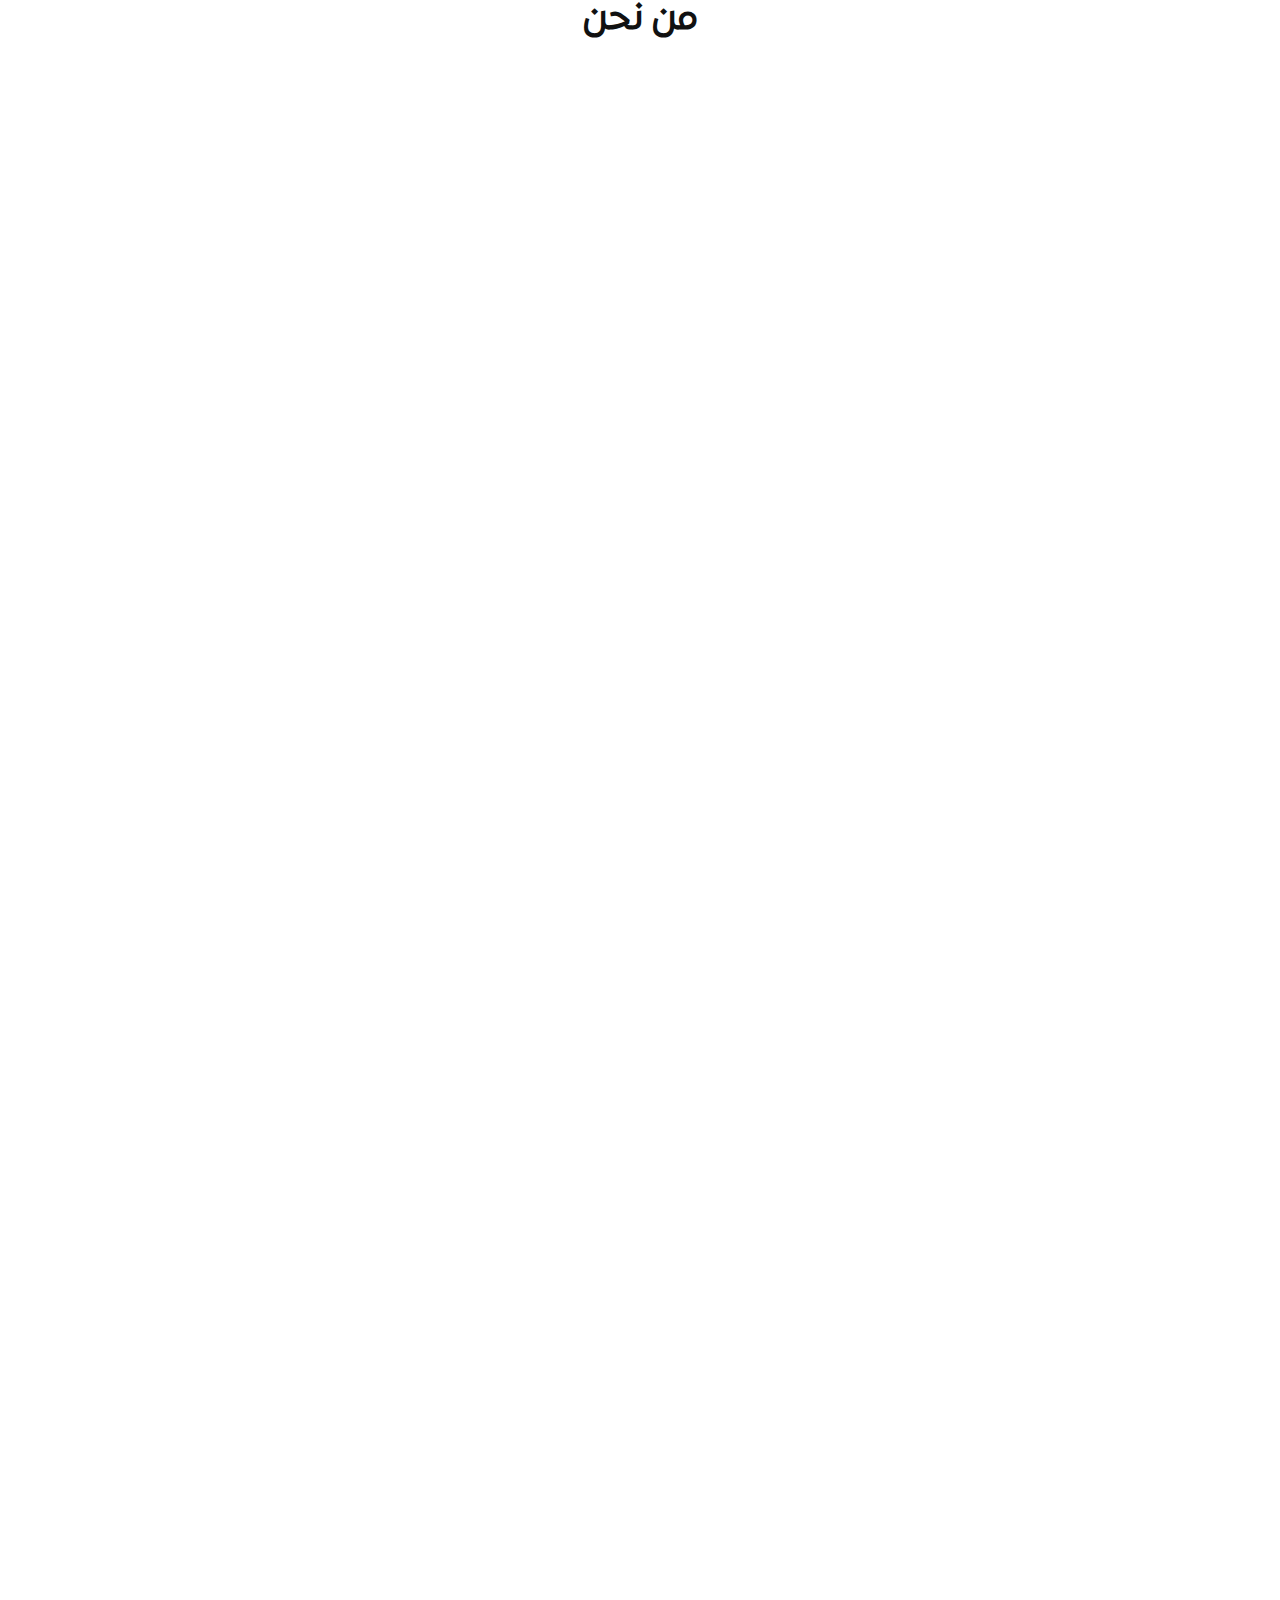
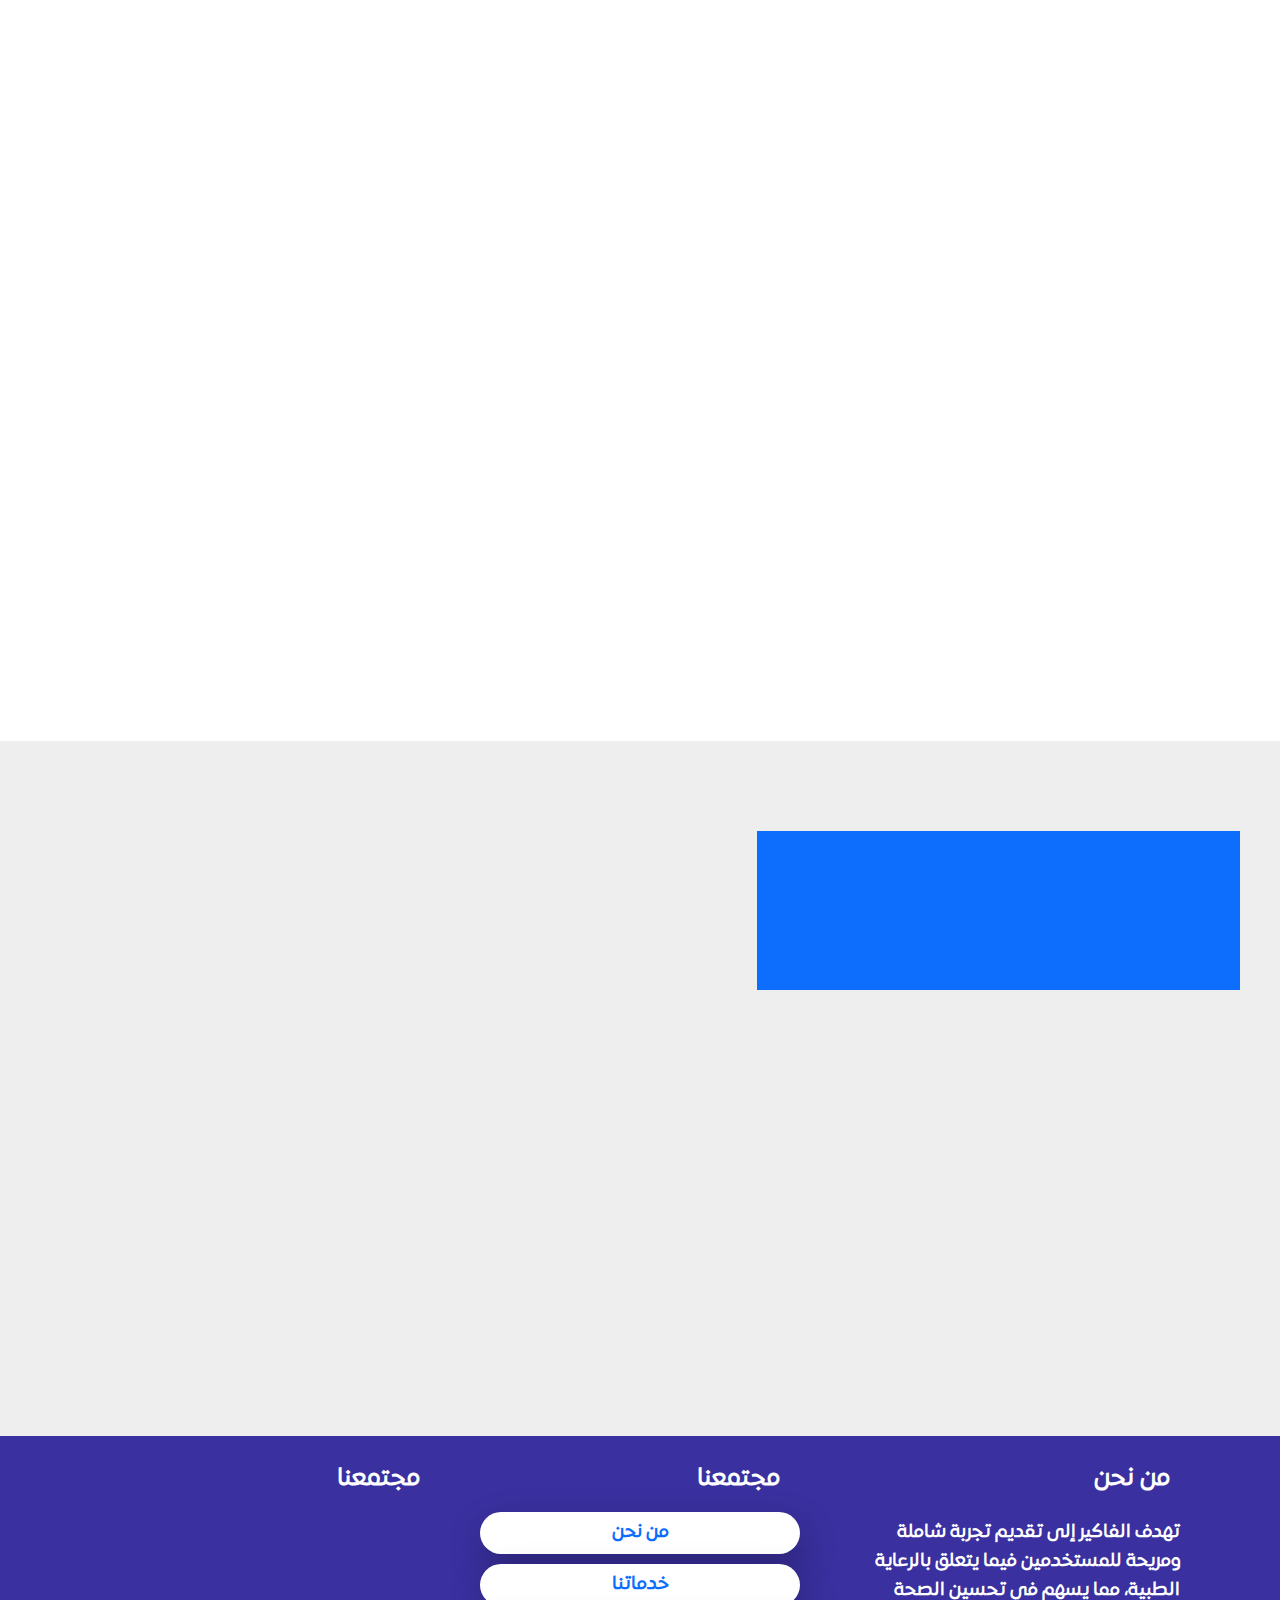
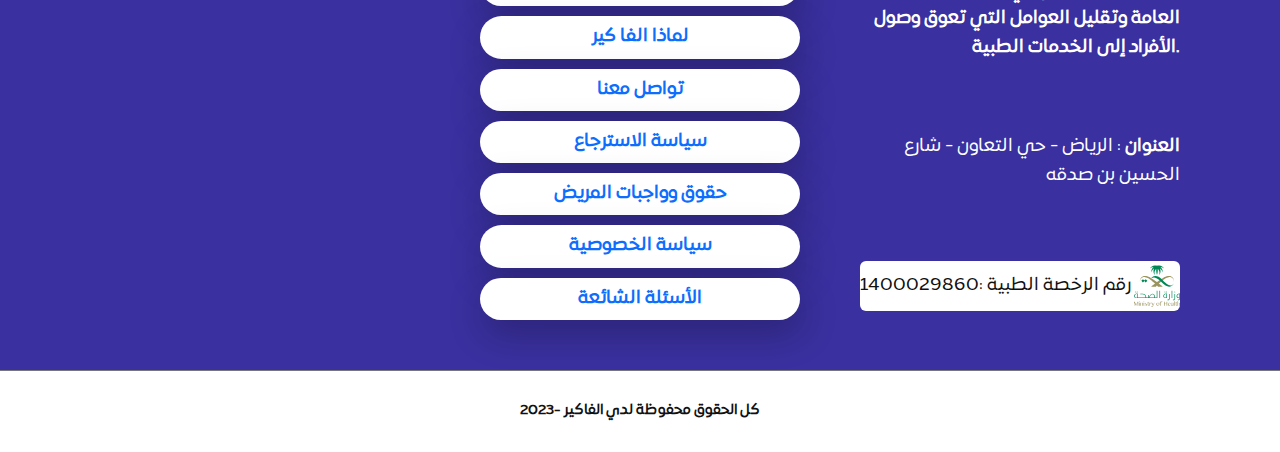
==== commit ed820b0b: "update-3" ====
--- a/index.html
+++ b/index.html
@@ -23,7 +23,6 @@
 <link rel="stylesheet" href="Home.css" media="screen">
     <script class="u-script" type="text/javascript" src="jquery.js" defer=""></script>
     <script class="u-script" type="text/javascript" src="boostrap.js" defer=""></script>
-    <script src="js/main.js"></script>
     <link id="u-page-google-font" rel="stylesheet" href="https://fonts.googleapis.com/css?family=Montserrat:100,100i,200,200i,300,300i,400,400i,500,500i,600,600i,700,700i,800,800i,900,900i">
     
     
@@ -82,6 +81,12 @@
           <div class="u-black u-menu-overlay u-opacity u-opacity-70"></div>
         </div>
       </nav></header>
+      <a href="https://wa.me/9660541234534" target="_blank">
+        <img src="images/pngwing.png" class="whatsapp-image" alt="WhatsApp" />
+      </a>
+      <a href="tel:0541234534">
+        <img src="images/pngtree.png" class="callsapp-image" alt="callsApp" />
+      </a>
     <section class="u-align-center u-clearfix u-image u-shading u-section-1" src="" data-image-width="1500" data-image-height="1001" id="sec-b17f">
       <div class="u-clearfix u-sheet u-valign-middle-lg u-valign-middle-md u-valign-middle-sm u-valign-middle-xl u-sheet-1">
         <h1 class="u-text u-text-default u-title u-text-1"> سهول الفا للرعاية الطبية </h1>
@@ -178,7 +183,7 @@
       </div>
     </section>
     <section class="u-clearfix u-section-4" id="carousel_d3bb">
-      <div class="u-clearfix u-sheet u-valign-middle u-sheet-1">
+      <div class="u-clearfix u-sheet u-valign-middle-lg u-valign-middle-md u-valign-middle-sm u-valign-middle-xs u-sheet-1">
         <div class="data-layout-selected u-clearfix u-expanded-width u-gutter-50 u-layout-wrap u-layout-wrap-1">
           <div class="u-gutter-0 u-layout">
             <div class="u-layout-row">
@@ -189,9 +194,9 @@
                 </div>
               </div>
               <div class="u-container-style u-hover-feature u-layout-cell u-radius-14 u-shape-round u-size-30 u-layout-cell-2" data-animation-name="customAnimationIn" data-animation-duration="1000">
-                <div class="u-border-6 u-border-palette-3-base u-container-layout u-valign-bottom u-container-layout-2">
-                  <h5 style="top: -123px;" class="u-align-center u-custom-font u-font-montserrat u-text u-text-3"> رؤيتنا</h5>
-                  <p style="top: -123px;" class="u-align-right u-text u-text-4"> في الفاكير، نعتبر الصحة أمرًا أساسيًا لجودة الحياة. رؤيتنا تتمثل في بناء مجتمع أكثر صحة وسعادة، حيث يكون الوصول إلى الرعاية الطبية شاملاً ومبتكرًا. نحن نتطلع إلى مستقبل يشهد تحسيناً مستمرًا في الصحة العامة وتقديم حلاول طبية مبتكرة لتلبية احتياجات الجميع.</p>
+                <div class="u-border-6 u-border-palette-3-base u-container-layout u-container-layout-2">
+                  <h5 class="u-align-center u-custom-font u-font-montserrat u-text u-text-3"> رؤيتنا</h5>
+                  <p class="u-align-right u-text u-text-4"> في الفاكير، نعتبر الصحة أمرًا أساسيًا لجودة الحياة. رؤيتنا تتمثل في بناء مجتمع أكثر صحة وسعادة، حيث يكون الوصول إلى الرعاية الطبية شاملاً ومبتكرًا. نحن نتطلع إلى مستقبل يشهد تحسيناً مستمرًا في الصحة العامة وتقديم حلاول طبية مبتكرة لتلبية احتياجات الجميع.</p>
                 </div>
               </div>
             </div>
@@ -238,8 +243,8 @@
               <div class="u-container-layout u-similar-container u-container-layout-1">
                 <div class="u-container-style u-group u-group-1">
                   <div class="u-container-layout u-container-layout-2">
-                    <h5 class="u-align-right u-text u-text-2">ماجد عبدالله</h5>
-                    <p class="u-align-right u-text u-text-3"> لاحظت تركيزًا كبيرًا على تحسين الوصول إلى الرعاية الصحية، مما ساعدني كثيرًا في الحصول على الخدمات بشكل أسرع وأكثر فعالية</p>
+                    <h5 class="u-align-right u-text u-text-2">ماجد الشمري</h5>
+                    <p class="u-align-right u-text u-text-3"> دقة المواعيد والحرص والاهتمام والرعاية كلها جميل جدا وانصح فيها</p>
                   </div>
                 </div>
                 <img class="u-image u-image-circle u-image-1" src="images/young-bearded-man-with-striped-shirt1.jpg" alt="" data-image-width="1000" data-image-height="667">
@@ -249,7 +254,7 @@
               <div class="u-container-layout u-similar-container u-container-layout-3">
                 <div class="u-container-align-right-lg u-container-align-right-xl u-container-style u-group u-video-cover u-group-2">
                   <div class="u-container-layout u-container-layout-4">
-                    <h5 class="u-align-right u-text u-text-default u-text-4">زينب محمد</h5>
+                    <h5 class="u-align-right u-text u-text-default u-text-4">حصة الدحمري</h5>
                     <p class="u-align-right u-text u-text-default-lg u-text-default-md u-text-default-sm u-text-default-xl u-text-5"> تجربة رائعة! كان الفحص الطبي دقيقًا وشاملًا، وكان فريق العمل محترفًا للغاية</p>
                   </div>
                 </div>
@@ -260,8 +265,8 @@
               <div class="u-container-layout u-similar-container u-container-layout-5">
                 <div class="u-container-align-right u-container-style u-group u-video-cover u-group-3">
                   <div class="u-container-layout u-container-layout-6">
-                    <h5 class="u-align-right u-text u-text-default u-text-6">يوسف عمر</h5>
-                    <p class="u-align-right u-text u-text-default-lg u-text-default-md u-text-default-sm u-text-default-xl u-text-7"> أحببت إمكانية الاستشارات الطبية عبر الإنترنت. كانت توفير الوقت والجهد ممتازة</p>
+                    <h5 class="u-align-right u-text u-text-default u-text-6">فهد العنزي</h5>
+                    <p class="u-align-right u-text u-text-default-lg u-text-default-md u-text-default-sm u-text-default-xl u-text-7"> الوالد عجبة خدمة علاج طبيعي واكر التجربة</p>
                   </div>
                 </div>
                 <img class="u-image u-image-circle u-image-3" src="images/2150773106.jpg" alt="" data-image-width="667" data-image-height="1000">
@@ -271,8 +276,8 @@
               <div class="u-container-layout u-similar-container u-container-layout-7">
                 <div class="u-container-align-right-lg u-container-align-right-xl u-container-style u-group u-video-cover u-group-4">
                   <div class="u-container-layout u-container-layout-8">
-                    <h5 class="u-align-right u-text u-text-default u-text-8">مشاري عبدالرحمن</h5>
-                    <p class="u-align-right u-text u-text-default-lg u-text-default-md u-text-default-sm u-text-default-xl u-text-9"> موقع الفاكير يجمع بين الكفاءة والاهتمام الشخصي. أنا ممتن لتحسين صحتي من خلال خدماتهم</p>
+                    <h5 class="u-align-right u-text u-text-default u-text-8">عبدالرحمن القحطاني</h5>
+                    <p class="u-align-right u-text u-text-default-lg u-text-default-md u-text-default-sm u-text-default-xl u-text-9"> الاخصائي هشام ممتاز ومتمكن</p>
                   </div>
                 </div>
                 <img class="u-image u-image-circle u-image-4" src="images/portrait-successful-man-having-stubble-posing-with-broad-smile-keeping-arms-folded.jpg" alt="" data-image-width="1000" data-image-height="667">
@@ -327,7 +332,7 @@
                       <div class="u-container-layout u-container-layout-4">
                         <div class="u-expanded u-grey-light-2 u-map" data-animation-name="flipIn" data-animation-duration="1000" data-animation-direction="X">
                           <div class="embed-responsive">
-                            <iframe class="embed-responsive-item" src="https://maps.google.com/maps?output=embed&amp;key=DCD0822E-E77E-49F3-A41D-309F2759E882&amp;q=DCD0822E-E77E-49F3-A41D-309F2759E882&amp;z=10&amp;t=m" data-map="[base64]"></iframe>
+                            <iframe class="embed-responsive-item" src="https://www.google.com/maps/embed?pb=!1m18!1m12!1m3!1d3622.9248384232724!2d46.69849992589885!3d24.76376604912226!2m3!1f0!2f0!3f0!3m2!1i1024!2i768!4f13.1!3m3!1m2!1s0x3e2efd6ee1fd311f%3A0x5211401d731dc74b!2z2KfZhNit2LPZitmGINio2YYg2LXYr9mC2KnYjCDYp9mE2KrYudin2YjZhtiMINin2YTYsdmK2KfYtiAxMjQ3NdiMINin2YTYs9i52YjYr9mK2Kk!5e0!3m2!1sar!2seg!4v1691693218614!5m2!1sar!2seg"></iframe>
                           </div>
                         </div>
                       </div>
@@ -347,7 +352,7 @@
                   <div class="u-container-layout u-valign-top-lg u-valign-top-md u-valign-top-xl u-valign-top-xs u-container-layout-7">
                     <div class="u-container-style u-expanded-width-sm u-expanded-width-xs u-group u-radius-5 u-shape-round u-white u-group-4" data-animation-name="flipIn" data-animation-duration="1500" data-animation-direction="X" data-animation-delay="0">
                       <div class="u-container-layout u-container-layout-8">
-                        <h5 class="u-align-right u-text u-text-custom-color-3 u-text-default u-text-4">تواصل معنا :</h5><span class="u-file-icon u-icon u-icon-rounded u-palette-3-base u-radius-7 u-text-white u-icon-4" data-href="mailto:soholalfa@gmail.com"><img src="images/646094-d32b5ee5.png" alt=""></span><span class="u-file-icon u-icon u-icon-rounded u-palette-3-base u-radius-7 u-text-white u-icon-5" data-href="https://alfacare.sa/tel:0541234534"><img src="images/159832-e6b11a25.png" alt=""></span>
+                        <h5 class="u-align-right u-text u-text-custom-color-3 u-text-default u-text-4">تواصل معنا :</h5><span class="u-file-icon u-icon u-icon-rounded u-palette-3-base u-radius-7 u-text-white u-icon-4" data-href="mailto:soholalfa@gmail.com"><img src="images/646094-d32b5ee5.png" alt=""></span><span class="u-file-icon u-icon u-icon-rounded u-palette-3-base u-radius-7 u-text-white u-icon-5" data-href="tel:0541234534"><img src="images/159832-e6b11a25.png" alt=""></span>
                       </div>
                     </div>
                   </div>
@@ -373,7 +378,7 @@
                         </div>
                       </div>
                       <div class="u-container-style u-custom-item u-list-item u-radius-3 u-repeater-item u-shape-round u-white u-list-item-2" data-animation-name="flipIn" data-animation-duration="1500" data-animation-direction="X" data-animation-delay="0">
-                        <div class="u-container-layout u-similar-container u-container-layout-3"><span class="u-file-icon u-icon u-icon-rounded u-palette-3-base u-radius-13 u-text-palette-2-base u-icon-4"><img src="images/1077041-07c473fa.png" alt=""></span><span class="u-file-icon u-icon u-icon-rounded u-palette-3-base u-radius-13 u-text-palette-2-base u-icon-5" data-href="mailto:soholalfa@gmail.com"><img src="images/646094-d32b5ee5.png" alt=""></span><span class="u-file-icon u-icon u-icon-rounded u-palette-3-base u-radius-13 u-text-palette-2-base u-icon-6" data-href="https://alfacare.sa/tel:0541234534"><img src="images/159832-e6b11a25.png" alt=""></span>
+                        <div class="u-container-layout u-similar-container u-container-layout-3"><span class="u-file-icon u-icon u-icon-rounded u-palette-3-base u-radius-13 u-text-palette-2-base u-icon-4"><img src="images/1077041-07c473fa.png" alt=""></span><span class="u-file-icon u-icon u-icon-rounded u-palette-3-base u-radius-13 u-text-palette-2-base u-icon-5" data-href="mailto:soholalfa@gmail.com"><img src="images/646094-d32b5ee5.png" alt=""></span><span class="u-file-icon u-icon u-icon-rounded u-palette-3-base u-radius-13 u-text-palette-2-base u-icon-6" data-href="tel:0541234534"><img src="images/159832-e6b11a25.png" alt=""></span>
                         </div>
                       </div>
                     </div>
@@ -412,7 +417,7 @@
                       </div>
                       <div class="u-container-style u-list-item u-radius-30 u-repeater-item u-shape-round u-white u-list-item-8" data-href="Patient_policy.html">
                         <div class="u-container-layout u-similar-container u-container-layout-10">
-                          <h6 class="u-align-center u-text u-text-custom-color-4 u-text-default u-text-8">سياسة المريض</h6>
+                          <h6 class="u-align-center u-text u-text-custom-color-4 u-text-default u-text-8">حقوق وواجبات المريض</h6>
                         </div>
                       </div>
                       <div class="u-container-style u-list-item u-radius-30 u-repeater-item u-shape-round u-white u-list-item-9" data-href="privacy_policy.html">
--- a/Home.css
+++ b/Home.css
@@ -1,4 +1,40 @@
- .u-section-1 {
+body{
+  overflow: hidden !important;
+}
+
+.whatsapp-image {
+  border-radius: 50%;
+  width: 50px;
+  position: fixed;
+  bottom: 20px;
+  left: 20px;
+  z-index: 9999;
+  cursor: pointer;
+  box-shadow: 2px 2px 5px rgba(0, 0, 0, 0.5);
+  transition: transform 0.3s ease;
+}
+
+.whatsapp-image:hover {
+  transform: scale(1.1);
+}
+
+.callsapp-image {
+  border-radius: 50%;
+  width: 50px;
+  position: fixed;
+  bottom: 20px;
+  right: 20px;
+  z-index: 9999;
+  cursor: pointer;
+  box-shadow: 2px 2px 5px rgba(0, 0, 0, 0.5);
+  transition: transform 0.3s ease;
+}
+
+.callsapp-image:hover {
+  transform: scale(1.1);
+}
+
+.u-section-1 {
   background-image: linear-gradient(0deg, rgba(0,0,0,0.25), rgba(0,0,0,0.25)), url("images/close-up-doctor-with-stethoscope.jpg");
   background-position: 50% 50%;
 }
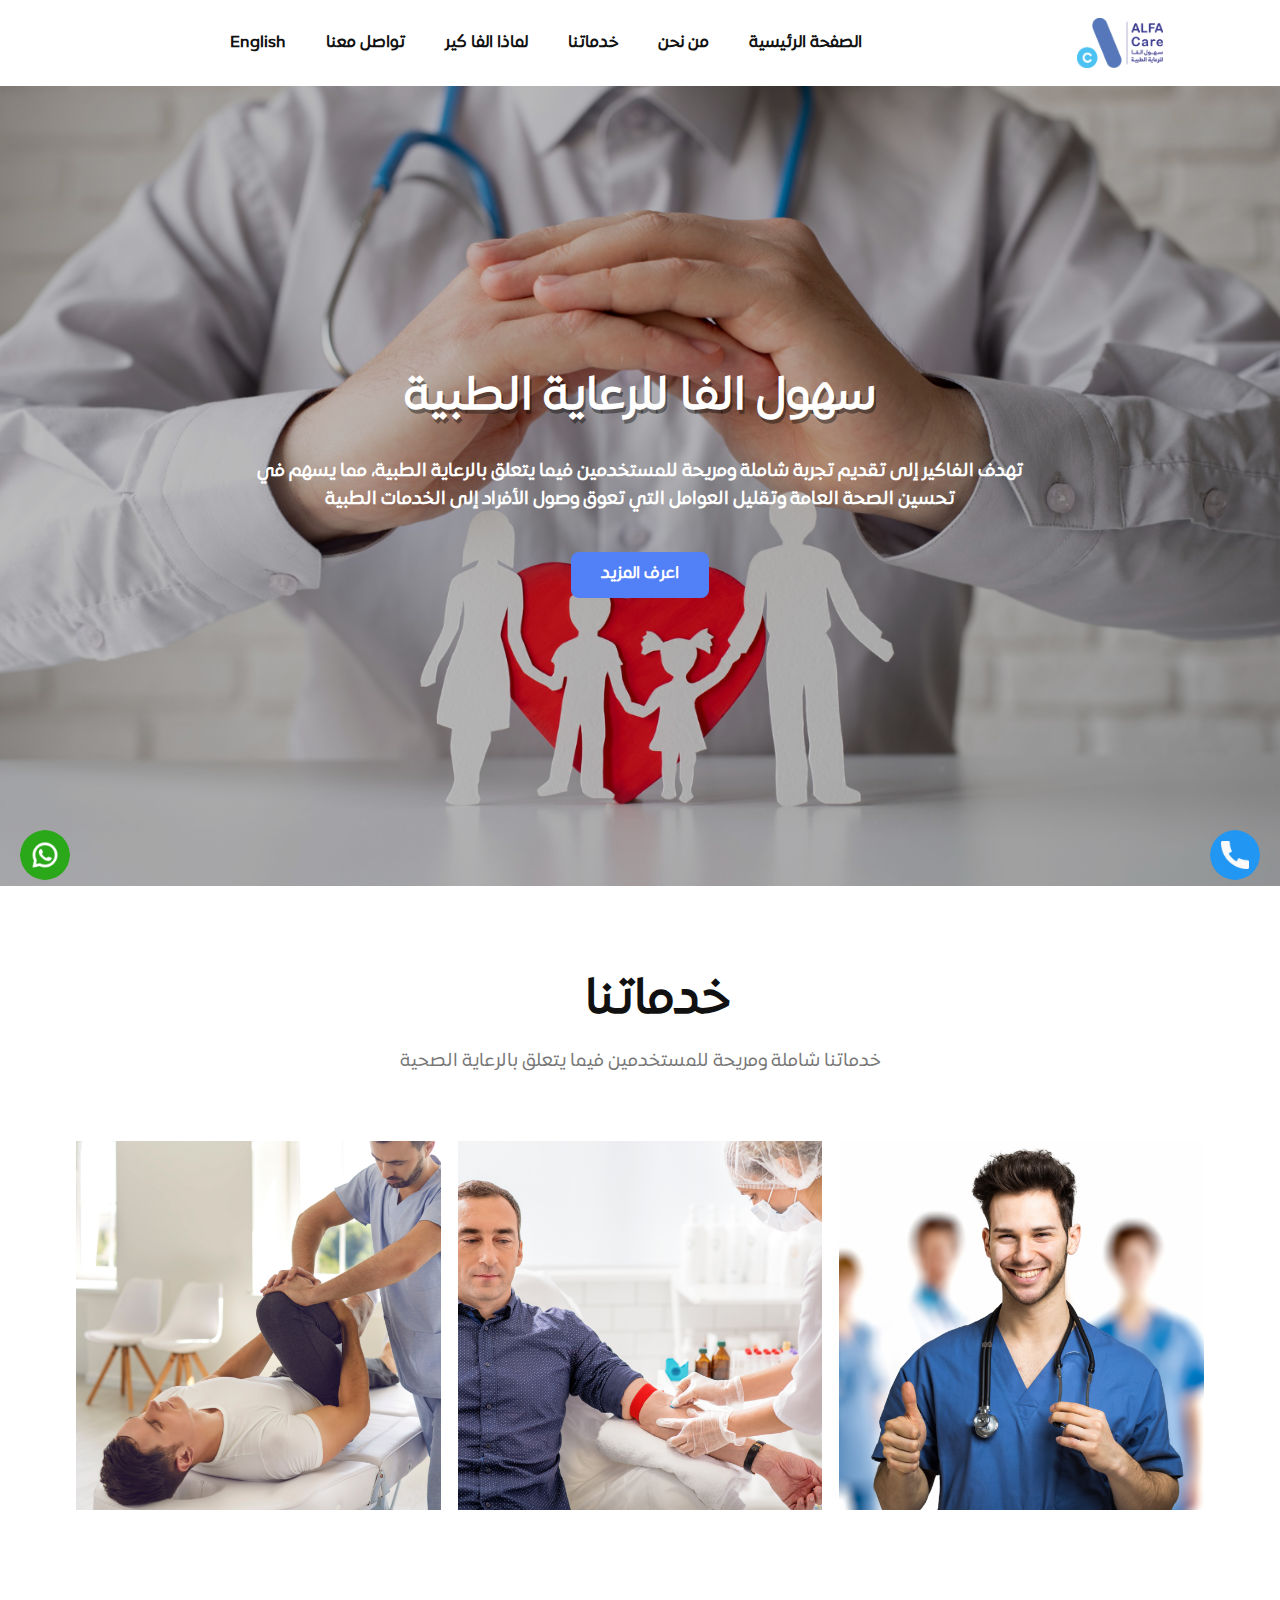
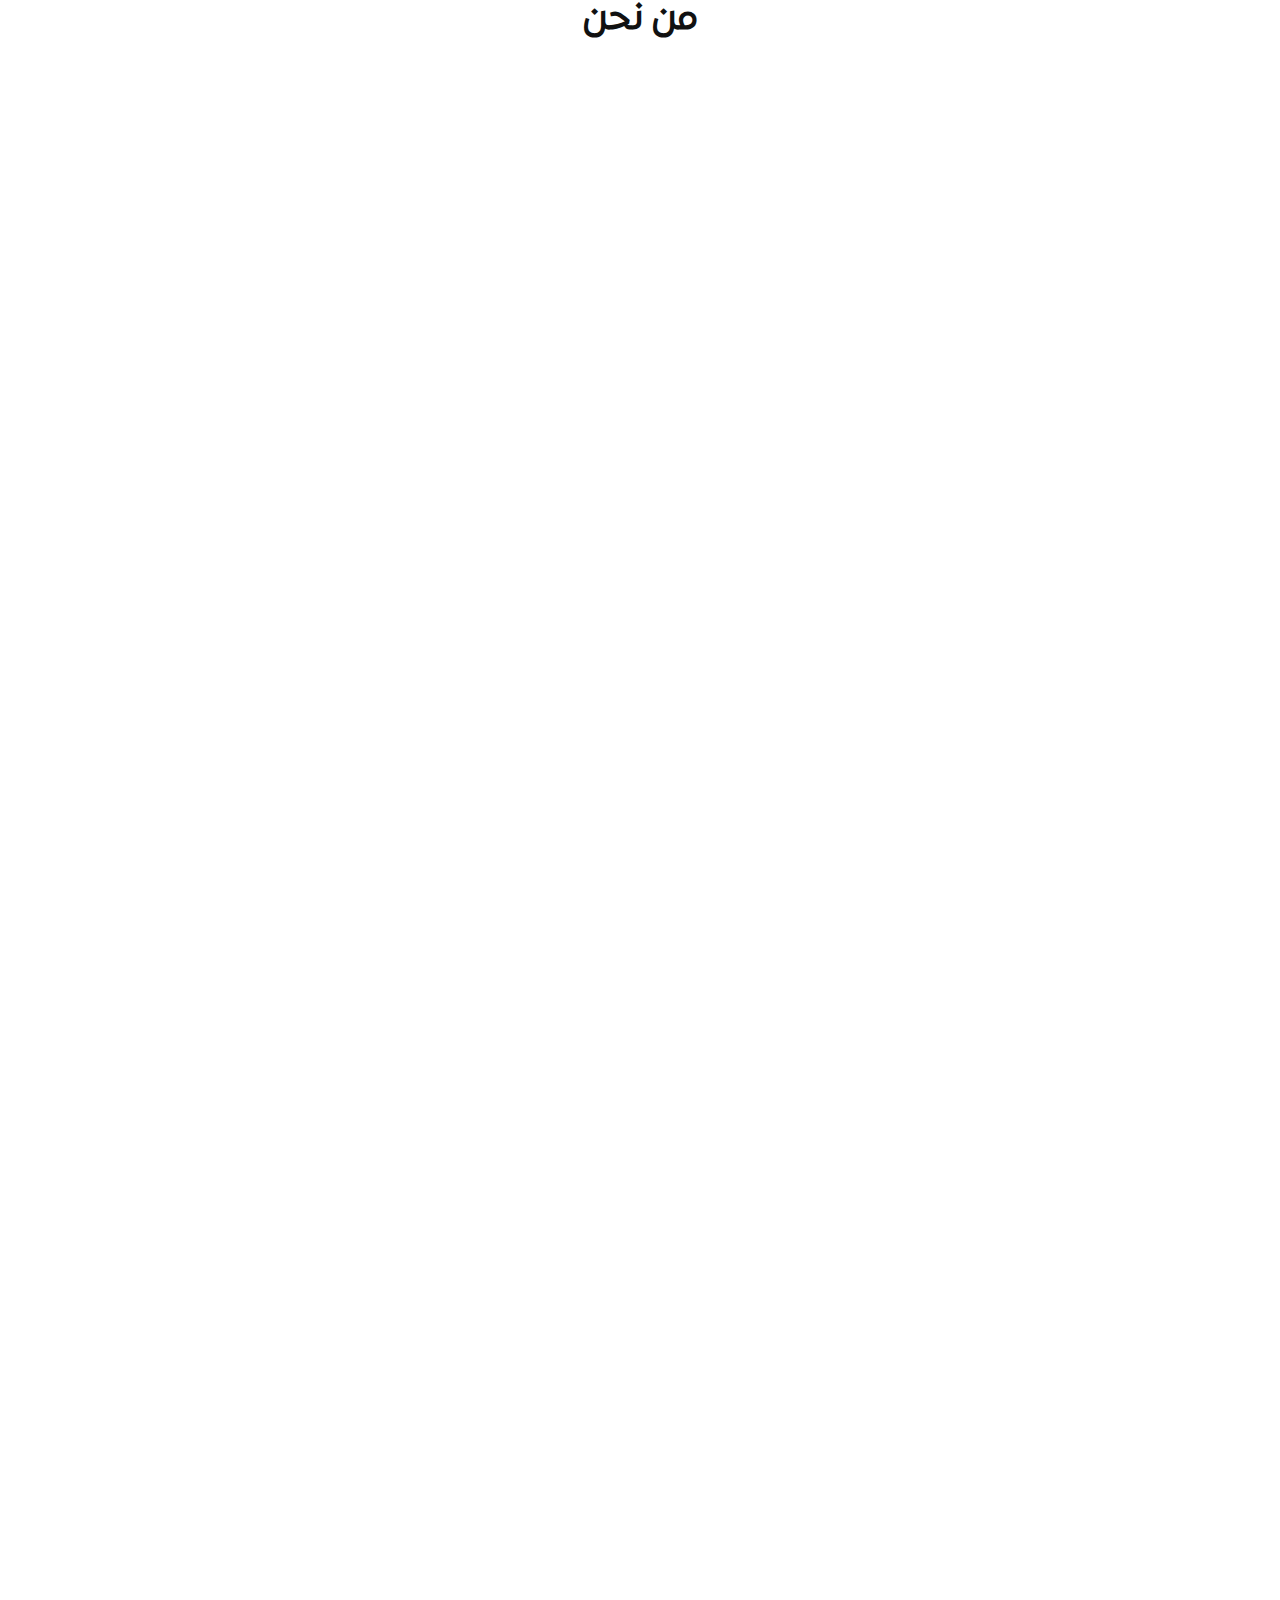
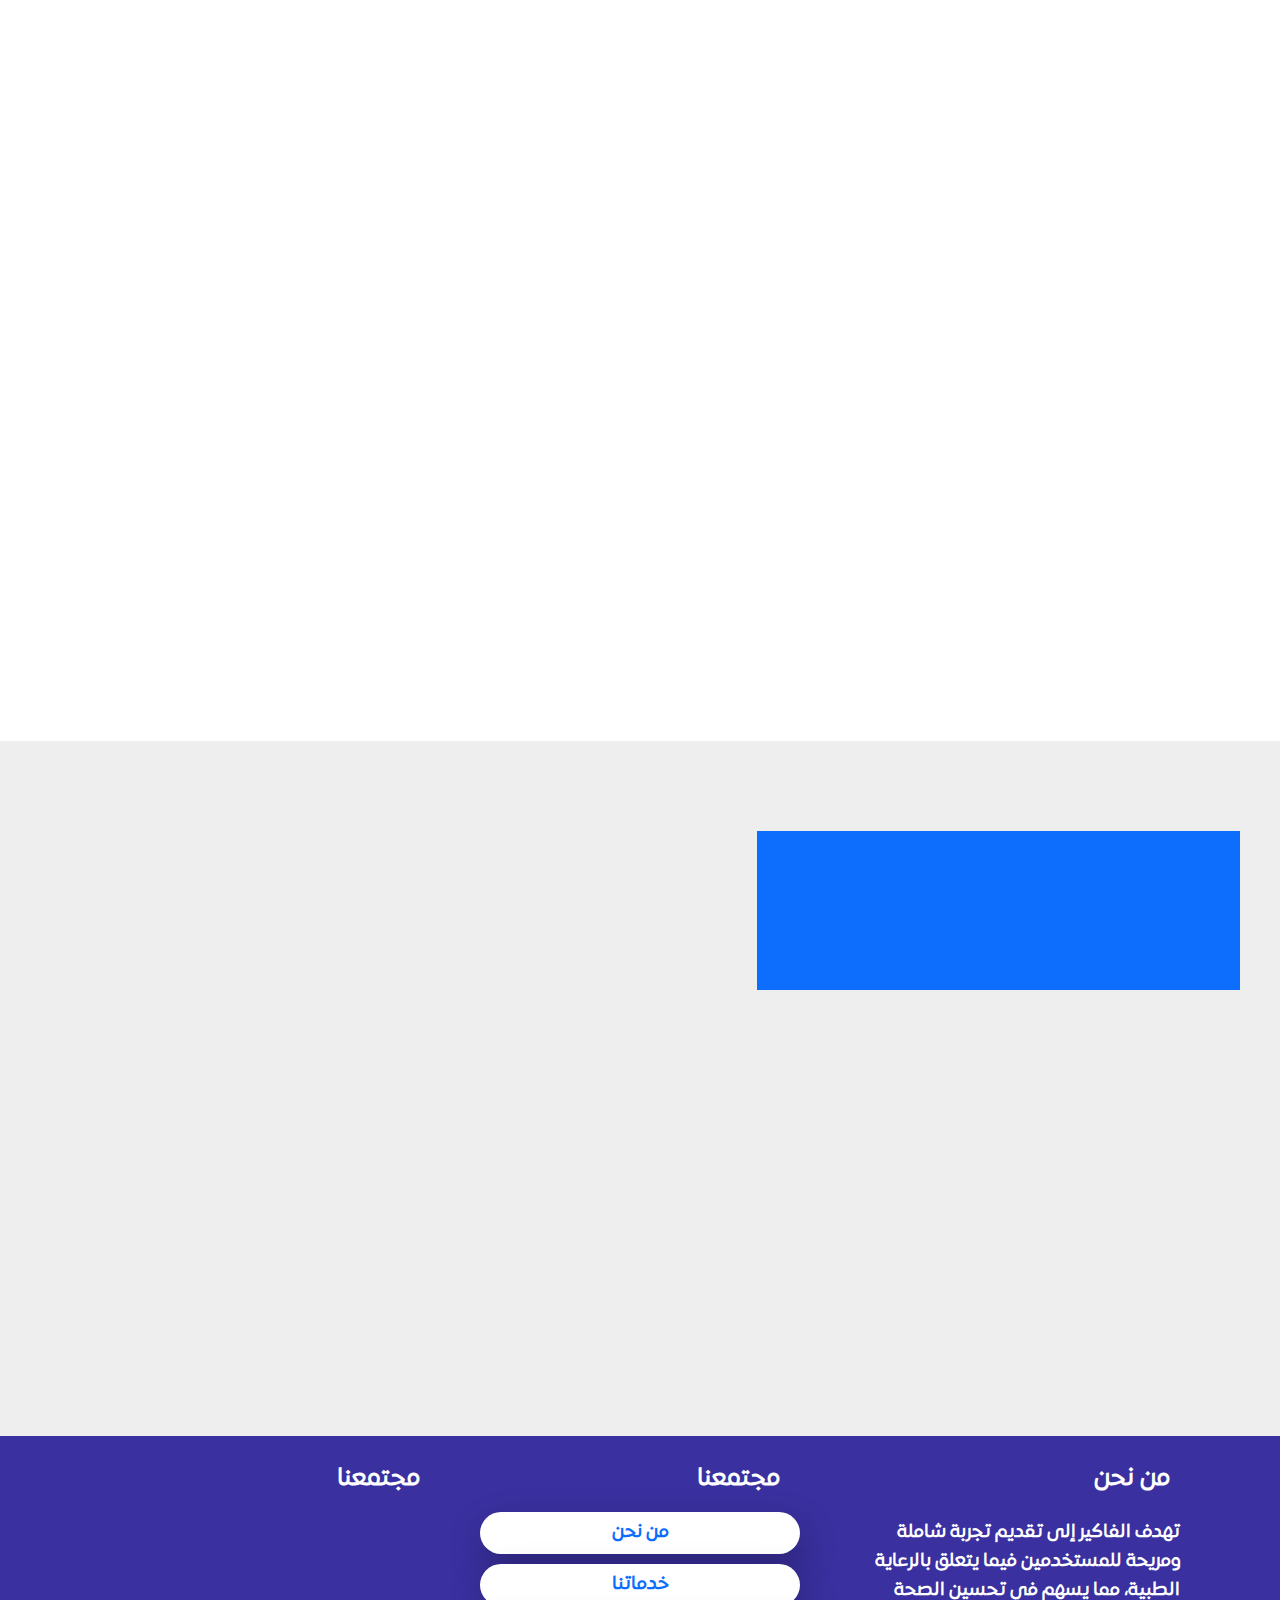
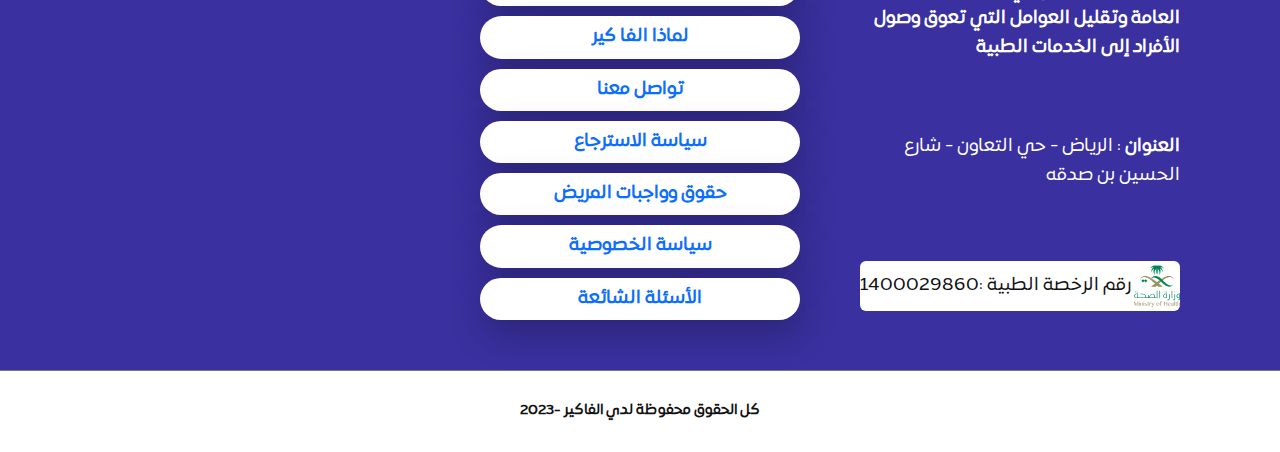
==== commit 586ced00: "colum" ====
--- a/index.html
+++ b/index.html
@@ -116,7 +116,7 @@
             </div>
             <div class="u-over-slide u-shading u-valign-bottom u-over-slide-2">
               <h3 class="u-gallery-heading u-text-palette-1-base" style="font-weight: 700;">تحاليل طبية</h3>
-              <p class="u-gallery-text">أحدث تقنية طبية متطورة تهدف إلى تقديم الرعاية الصحية الشاملة والدقيقة. تعتبر هذه الخدمة جزءًا لا يتجزأ من جهودنا لتقديم رعاية طبية متميزة وفعالة لمرضانا.</p>
+              <p class="u-gallery-text">أحدث تقنية طبية متطورة تهدف إلى تقديم الرعاية الصحية الشاملة والدقيقة. تعتبر هذه الخدمة جزءًا لا يتجزأ من جهودنا لتقديم رعاية طبية متميزة وفعالة لمرضانا</p>
             </div>
           </div>
           <div class="u-effect-hover-liftUp u-effect-slide-bottom u-gallery-item u-shape-rectangle" data-href="Nursing_services.html">
@@ -190,13 +190,13 @@
               <div class="u-container-style u-hover-feature u-layout-cell u-radius-14 u-shape-round u-size-30 u-layout-cell-1" data-animation-name="customAnimationIn" data-animation-duration="1250" data-animation-delay="0">
                 <div class="u-border-6 u-border-palette-3-base u-container-layout u-container-layout-1">
                   <h5 class="u-align-center u-custom-font u-font-montserrat u-text u-text-1"> مهمتنا</h5>
-                  <p class="u-align-right u-text u-text-2"> في الفاكير، نتخذ من مهمتنا تحقيق الصحة والرفاهية على مستوى عالمي. نسعى لتوفير رعاية صحية متميزة تتسم بالشمولية والفعالية. نعمل على تقديم خدمات طبية شاملة تشمل الفحوصات الطبية المتقدمة، والاستشارات الطبية عبر الإنترنت، وبرامج صحية توعية. نؤمن بأهمية تحسين تجربة المستخدم وتمكين الأفراد للمشاركة الفعّالة في الرعاية الصحية.</p>
+                  <p class="u-align-right u-text u-text-2"> في الفاكير، نتخذ من مهمتنا تحقيق الصحة والرفاهية على مستوى عالمي. نسعى لتوفير رعاية صحية متميزة تتسم بالشمولية والفعالية. نعمل على تقديم خدمات طبية شاملة تشمل الفحوصات الطبية المتقدمة، والاستشارات الطبية عبر الإنترنت، وبرامج صحية توعية. نؤمن بأهمية تحسين تجربة المستخدم وتمكين الأفراد للمشاركة الفعّالة في الرعاية الصحية</p>
                 </div>
               </div>
               <div class="u-container-style u-hover-feature u-layout-cell u-radius-14 u-shape-round u-size-30 u-layout-cell-2" data-animation-name="customAnimationIn" data-animation-duration="1000">
                 <div class="u-border-6 u-border-palette-3-base u-container-layout u-container-layout-2">
                   <h5 class="u-align-center u-custom-font u-font-montserrat u-text u-text-3"> رؤيتنا</h5>
-                  <p class="u-align-right u-text u-text-4"> في الفاكير، نعتبر الصحة أمرًا أساسيًا لجودة الحياة. رؤيتنا تتمثل في بناء مجتمع أكثر صحة وسعادة، حيث يكون الوصول إلى الرعاية الطبية شاملاً ومبتكرًا. نحن نتطلع إلى مستقبل يشهد تحسيناً مستمرًا في الصحة العامة وتقديم حلاول طبية مبتكرة لتلبية احتياجات الجميع.</p>
+                  <p class="u-align-right u-text u-text-4"> في الفاكير، نعتبر الصحة أمرًا أساسيًا لجودة الحياة. رؤيتنا تتمثل في بناء مجتمع أكثر صحة وسعادة، حيث يكون الوصول إلى الرعاية الطبية شاملاً ومبتكرًا. نحن نتطلع إلى مستقبل يشهد تحسيناً مستمرًا في الصحة العامة وتقديم حلاول طبية مبتكرة لتلبية احتياجات الجميع</p>
                 </div>
               </div>
             </div>
@@ -298,7 +298,7 @@
                     <div class="u-container-style u-expanded-width u-group u-radius-6 u-shape-round u-white u-group-1" data-animation-name="flipIn" data-animation-duration="1000" data-animation-direction="X">
                       <div class="u-container-layout u-container-layout-2">
                         <h2 class="u-align-center u-text u-text-custom-color-3 u-text-default-xl u-text-1" data-animation-name="customAnimationIn" data-animation-duration="1500"> انضم ​إلينا اليوم</h2>
-                        <p class="u-align-center u-large-text u-text u-text-default-xl u-text-variant u-text-2" data-animation-name="customAnimationIn" data-animation-duration="1500" data-animation-delay="500"> "انضم إلينا في رحلتنا لتحسين الصحة وتوفير رعاية طبية شاملة. نحن نستمع إلى احتياجاتك ونلتزم بتقديم خدمات عالية الجودة. اكتشف كيف يمكنك الاستفادة من خدماتنا وكن جزءًا من مجتمع الفاكير. معًا، نبني مستقبل صحي أفضل.</p>
+                        <p class="u-align-center u-large-text u-text u-text-default-xl u-text-variant u-text-2" data-animation-name="customAnimationIn" data-animation-duration="1500" data-animation-delay="500"> "انضم إلينا في رحلتنا لتحسين الصحة وتوفير رعاية طبية شاملة. نحن نستمع إلى احتياجاتك ونلتزم بتقديم خدمات عالية الجودة. اكتشف كيف يمكنك الاستفادة من خدماتنا وكن جزءًا من مجتمع الفاكير. معًا، نبني مستقبل صحي أفضل</p>
                         <div class="u-expanded-width-md u-expanded-width-sm u-expanded-width-xs u-form u-form-1">
                           <form action="./scripts/form-add0-8d9f.php" class="u-clearfix u-form-spacing-15 u-form-vertical u-inner-form" style="padding: 15px;" source="customphp" name="form">
                             <div class="u-form-group u-form-name u-label-none">
@@ -313,8 +313,8 @@
                               <a href="#" class="u-border-none u-btn u-btn-round u-btn-submit u-button-style u-hover-palette-1-base u-palette-3-base u-radius-5 u-btn-1">أنضم الينا</a>
                               <input type="submit" value="submit" class="u-form-control-hidden">
                             </div>
-                            <div class="u-form-send-message u-form-send-success">Thank you! Your message has been sent.</div>
-                            <div class="u-form-send-error u-form-send-message">Unable to send your message. Please fix errors then try again.</div>
+                            <div class="u-form-send-message u-form-send-success">Thank you! Your message has been sent</div>
+                            <div class="u-form-send-error u-form-send-message">Unable to send your message. Please fix errors then try again</div>
                             <input type="hidden" value="" name="recaptchaResponse">
                           </form>
                         </div>
@@ -343,7 +343,7 @@
                   <div class="u-container-layout u-valign-middle-lg u-valign-middle-md u-valign-middle-sm u-container-layout-5">
                     <div class="u-container-style u-expanded-width-sm u-expanded-width-xs u-group u-radius-6 u-shape-round u-white u-group-3" data-animation-name="flipIn" data-animation-duration="1250" data-animation-direction="X">
                       <div class="u-container-layout u-container-layout-6">
-                        <h5 class="u-align-right u-text u-text-custom-color-3 u-text-default u-text-3">تابعنا على :</h5><span class="u-file-icon u-icon u-icon-rounded u-palette-3-base u-radius-7 u-icon-1" data-href="https://www.instagram.com/alphacare.offocial/"><img src="images/1384031-1bfc850a.png" alt=""></span><span class="u-file-icon u-icon u-icon-rounded u-palette-3-base u-radius-7 u-text-white u-icon-2" data-href="https://www.snapchat.com/add/alfa_care"><img src="images/2111803-abc84d8a.png" alt=""></span><span class="u-file-icon u-icon u-icon-rounded u-palette-3-base u-radius-7 u-text-white u-icon-3" data-href="https://www.tiktok.com/@alfa..care"><img src="images/3046125-07984ace.png" alt=""></span>
+                        <h5 class="u-align-right u-text u-text-custom-color-3 u-text-default u-text-3">: تابعنا على </h5><span class="u-file-icon u-icon u-icon-rounded u-palette-3-base u-radius-7 u-icon-1" data-href="https://www.instagram.com/alphacare.offocial/"><img src="images/1384031-1bfc850a.png" alt=""></span><span class="u-file-icon u-icon u-icon-rounded u-palette-3-base u-radius-7 u-text-white u-icon-2" data-href="https://www.snapchat.com/add/alfa_care"><img src="images/2111803-abc84d8a.png" alt=""></span><span class="u-file-icon u-icon u-icon-rounded u-palette-3-base u-radius-7 u-text-white u-icon-3" data-href="https://www.tiktok.com/@alfa..care"><img src="images/3046125-07984ace.png" alt=""></span>
                       </div>
                     </div>
                   </div>
@@ -352,7 +352,7 @@
                   <div class="u-container-layout u-valign-top-lg u-valign-top-md u-valign-top-xl u-valign-top-xs u-container-layout-7">
                     <div class="u-container-style u-expanded-width-sm u-expanded-width-xs u-group u-radius-5 u-shape-round u-white u-group-4" data-animation-name="flipIn" data-animation-duration="1500" data-animation-direction="X" data-animation-delay="0">
                       <div class="u-container-layout u-container-layout-8">
-                        <h5 class="u-align-right u-text u-text-custom-color-3 u-text-default u-text-4">تواصل معنا :</h5><span class="u-file-icon u-icon u-icon-rounded u-palette-3-base u-radius-7 u-text-white u-icon-4" data-href="mailto:soholalfa@gmail.com"><img src="images/646094-d32b5ee5.png" alt=""></span><span class="u-file-icon u-icon u-icon-rounded u-palette-3-base u-radius-7 u-text-white u-icon-5" data-href="tel:0541234534"><img src="images/159832-e6b11a25.png" alt=""></span>
+                        <h5 class="u-align-right u-text u-text-custom-color-3 u-text-default u-text-4">: تواصل معنا </h5><span class="u-file-icon u-icon u-icon-rounded u-palette-3-base u-radius-7 u-text-white u-icon-4" data-href="mailto:soholalfa@gmail.com"><img src="images/646094-d32b5ee5.png" alt=""></span><span class="u-file-icon u-icon u-icon-rounded u-palette-3-base u-radius-7 u-text-white u-icon-5" data-href="tel:0541234534"><img src="images/159832-e6b11a25.png" alt=""></span>
                       </div>
                     </div>
                   </div>
@@ -437,7 +437,7 @@
               <div class="u-container-style u-layout-cell u-size-20 u-layout-cell-3">
                 <div class="u-container-layout u-container-layout-13">
                   <h4 class="u-align-right u-text u-text-default u-text-11"> من نحن</h4>
-                  <p class="u-align-right u-text u-text-default u-text-12"> تهدف الفاكير إلى تقديم تجربة شاملة ومريحة للمستخدمين فيما يتعلق بالرعاية الطبية، مما يسهم في تحسين الصحة العامة وتقليل العوامل التي تعوق وصول الأفراد إلى الخدمات الطبية.</p>
+                  <p class="u-align-right u-text u-text-default u-text-12"> تهدف الفاكير إلى تقديم تجربة شاملة ومريحة للمستخدمين فيما يتعلق بالرعاية الطبية، مما يسهم في تحسين الصحة العامة وتقليل العوامل التي تعوق وصول الأفراد إلى الخدمات الطبية</p>
                   <p class="u-align-right u-text u-text-default u-text-13">
                     <span style="font-weight: 700;">العنوان </span>: الرياض - حي التعاون - شارع الحسين بن صدقه
                   </p>
--- a/Home.css
+++ b/Home.css
@@ -10,7 +10,6 @@
   left: 20px;
   z-index: 9999;
   cursor: pointer;
-  box-shadow: 2px 2px 5px rgba(0, 0, 0, 0.5);
   transition: transform 0.3s ease;
 }
 
@@ -26,7 +25,6 @@
   right: 20px;
   z-index: 9999;
   cursor: pointer;
-  box-shadow: 2px 2px 5px rgba(0, 0, 0, 0.5);
   transition: transform 0.3s ease;
 }
 
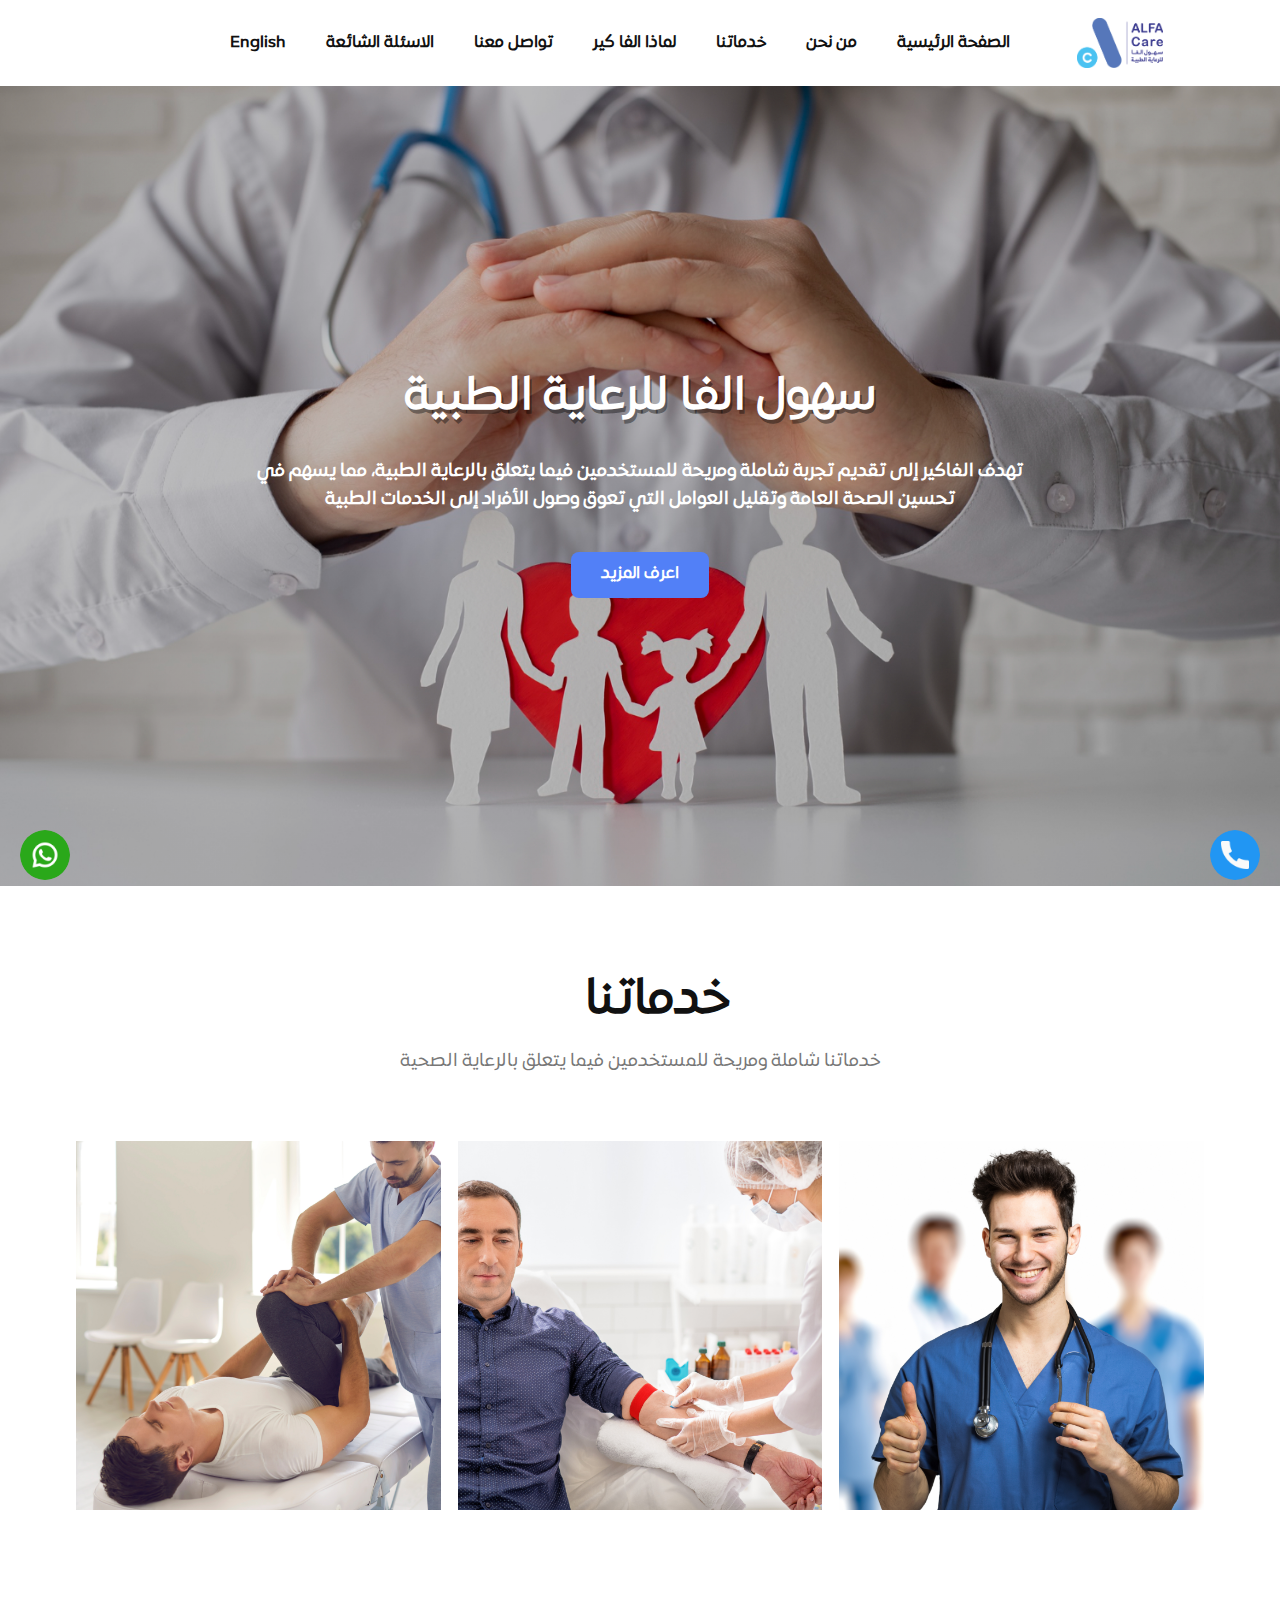
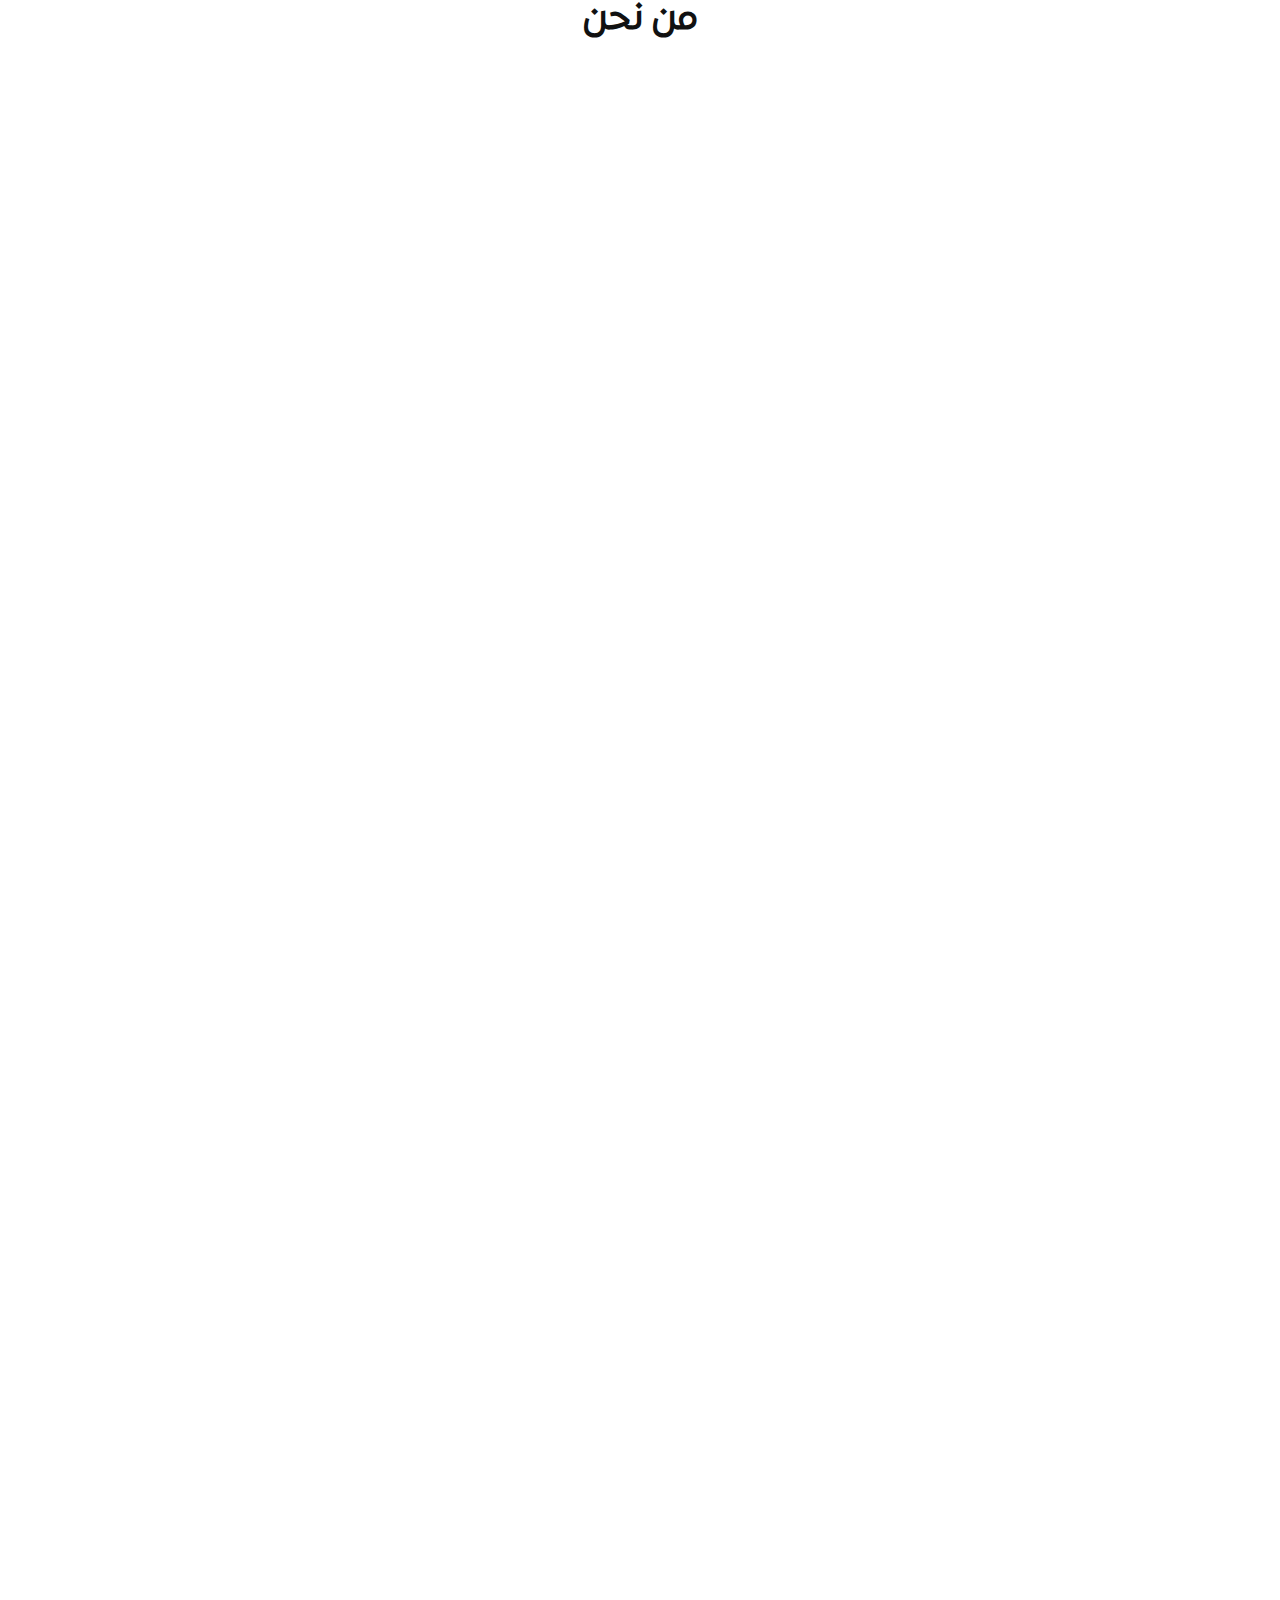
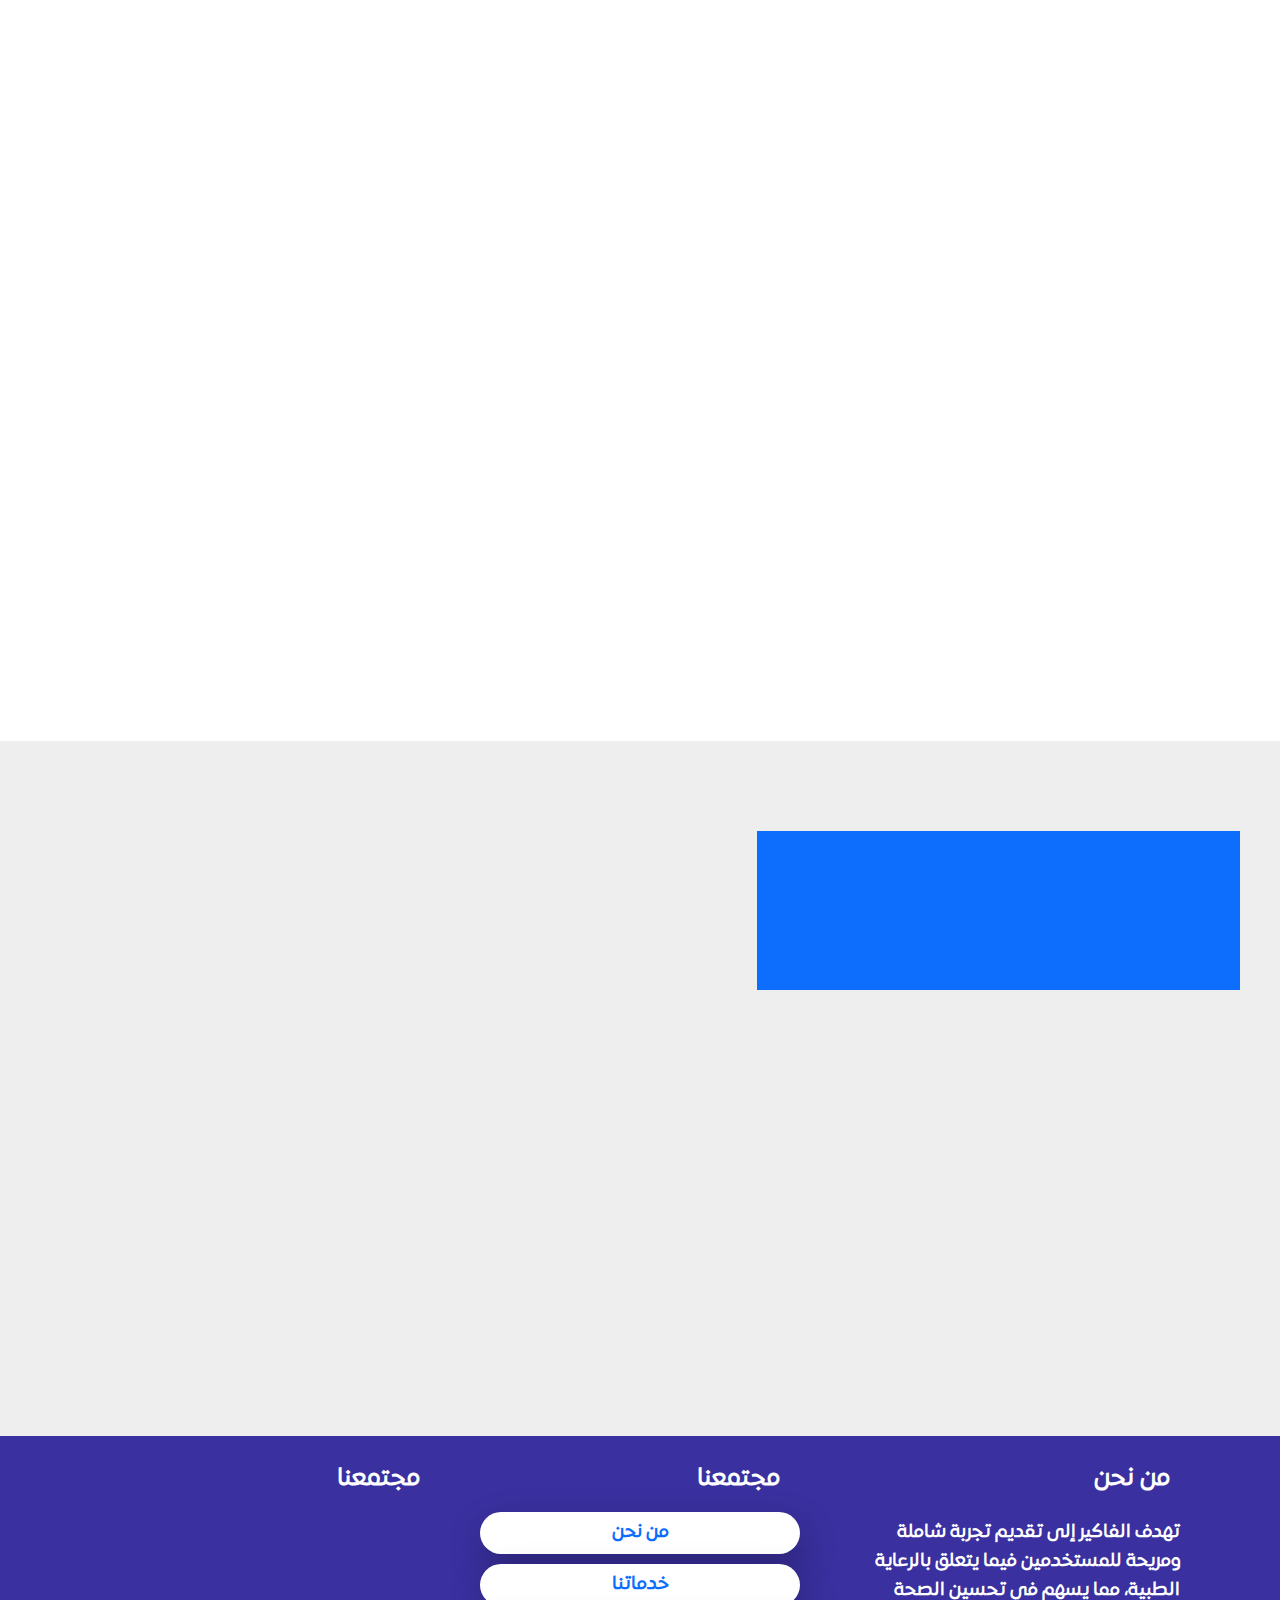
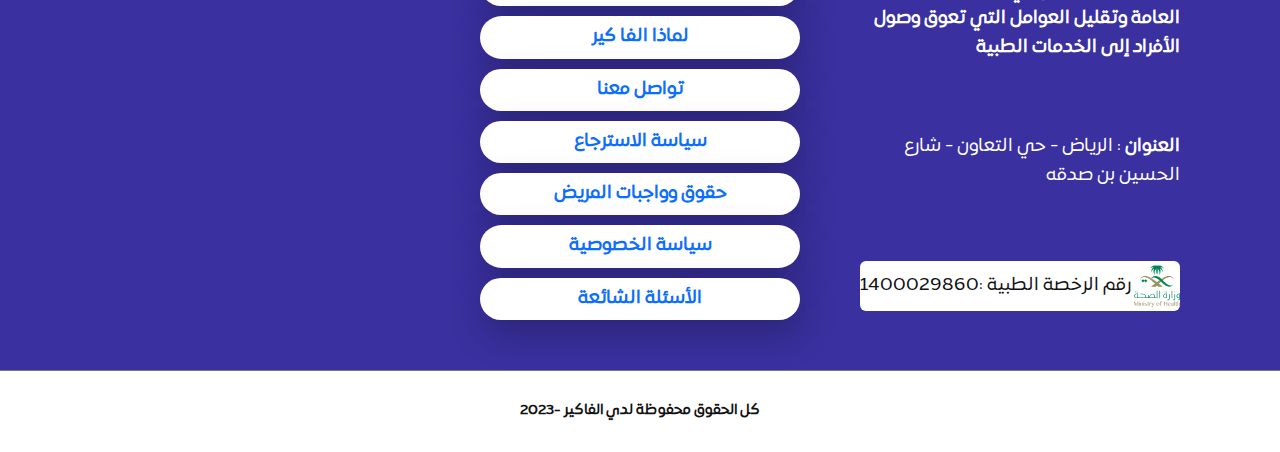
==== commit 8b14f0d8: "header" ====
--- a/index.html
+++ b/index.html
@@ -58,6 +58,7 @@
         </div>
         <div class="u-custom-menu u-nav-container">
           <ul class="u-custom-font u-heading-font u-nav u-unstyled u-nav-1"><li class="u-nav-item"><a class="u-button-style u-nav-link u-text-active-palette-1-base u-text-hover-palette-3-base" href="#" style="padding: 10px 20px;">English</a>
+          </li><li class="u-nav-item"><a class="u-button-style u-nav-link u-text-active-palette-1-base u-text-hover-palette-3-base" href="common_questions.html" style="padding: 10px 20px;">الاسئلة الشائعة</a>
 </li><li class="u-nav-item"><a class="u-button-style u-nav-link u-text-active-palette-1-base u-text-hover-palette-3-base" href="index.html#sec-8d9f" style="padding: 10px 20px;">تواصل معنا</a>
 </li><li class="u-nav-item"><a class="u-button-style u-nav-link u-text-active-palette-1-base u-text-hover-palette-3-base" href="index.html#sec-cf12" style="padding: 10px 20px;">لماذا الفا كير</a>
 </li><li class="u-nav-item"><a class="u-button-style u-nav-link u-text-active-palette-1-base u-text-hover-palette-3-base" href="index.html#sec-f0b4" style="padding: 10px 20px;">خدماتنا</a>
@@ -70,6 +71,7 @@
             <div class="u-inner-container-layout u-sidenav-overflow">
               <div class="u-menu-close"></div>
               <ul class="u-align-center u-nav u-popupmenu-items u-unstyled u-nav-2"><li class="u-nav-item"><a class="u-button-style u-nav-link" href="#">English</a>
+              </li><li class="u-nav-item"><a class="u-button-style u-nav-link" href="common_questions.html">الاسئلة الشائعة</a>
 </li><li class="u-nav-item"><a class="u-button-style u-nav-link" href="index.html#sec-8d9f">تواصل معنا</a>
 </li><li class="u-nav-item"><a class="u-button-style u-nav-link" href="index.html#sec-cf12">لماذا الفا كير</a>
 </li><li class="u-nav-item"><a class="u-button-style u-nav-link" href="index.html#sec-f0b4">خدماتنا</a>
@@ -244,7 +246,7 @@
                 <div class="u-container-style u-group u-group-1">
                   <div class="u-container-layout u-container-layout-2">
                     <h5 class="u-align-right u-text u-text-2">ماجد الشمري</h5>
-                    <p class="u-align-right u-text u-text-3"> دقة المواعيد والحرص والاهتمام والرعاية كلها جميل جدا وانصح فيها</p>
+                    <p class="u-align-right u-text u-text-3"> دقة المواعيد والحرص والاهتمام والرعاية كلها جميل جدا وانصح فيها واكررها</p>
                   </div>
                 </div>
                 <img class="u-image u-image-circle u-image-1" src="images/young-bearded-man-with-striped-shirt1.jpg" alt="" data-image-width="1000" data-image-height="667">
@@ -254,7 +256,7 @@
               <div class="u-container-layout u-similar-container u-container-layout-3">
                 <div class="u-container-align-right-lg u-container-align-right-xl u-container-style u-group u-video-cover u-group-2">
                   <div class="u-container-layout u-container-layout-4">
-                    <h5 class="u-align-right u-text u-text-default u-text-4">حصة الدحمري</h5>
+                    <h5 class="u-align-right u-text u-text-default u-text-4">حصة الاحمري</h5>
                     <p class="u-align-right u-text u-text-default-lg u-text-default-md u-text-default-sm u-text-default-xl u-text-5"> تجربة رائعة! كان الفحص الطبي دقيقًا وشاملًا، وكان فريق العمل محترفًا للغاية</p>
                   </div>
                 </div>
@@ -266,7 +268,7 @@
                 <div class="u-container-align-right u-container-style u-group u-video-cover u-group-3">
                   <div class="u-container-layout u-container-layout-6">
                     <h5 class="u-align-right u-text u-text-default u-text-6">فهد العنزي</h5>
-                    <p class="u-align-right u-text u-text-default-lg u-text-default-md u-text-default-sm u-text-default-xl u-text-7"> الوالد عجبة خدمة علاج طبيعي واكر التجربة</p>
+                    <p class="u-align-right u-text u-text-default-lg u-text-default-md u-text-default-sm u-text-default-xl u-text-7"> الوالد عجبة خدمة علاج طبيعي ومستمرين عليها رائع جدا</p>
                   </div>
                 </div>
                 <img class="u-image u-image-circle u-image-3" src="images/2150773106.jpg" alt="" data-image-width="667" data-image-height="1000">
